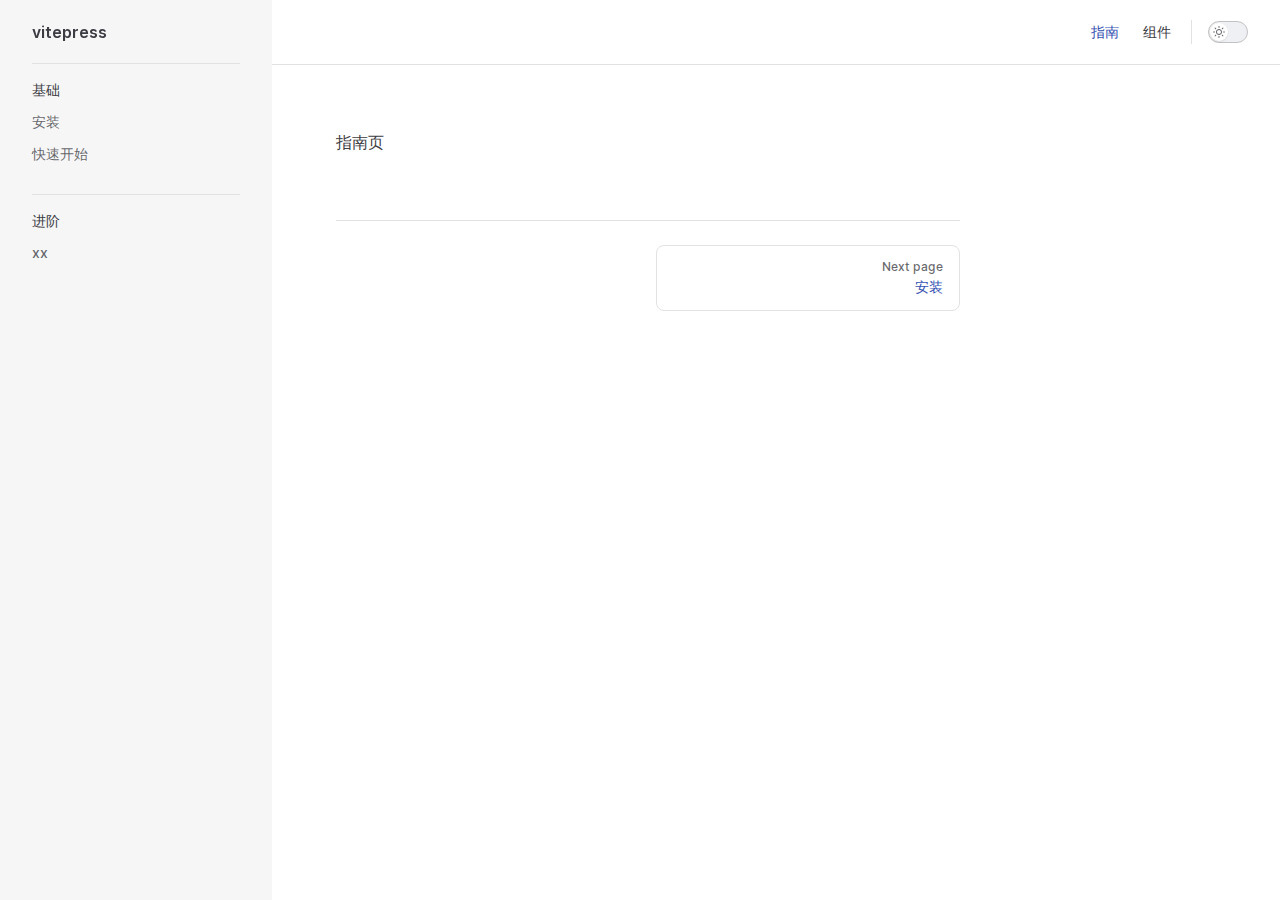
==== guide/index.html @ 2e3fc8b6 "init" ====
<!DOCTYPE html>
<html lang="en-US" dir="ltr">
  <head>
    <meta charset="utf-8">
    <meta name="viewport" content="width=device-width,initial-scale=1">
    <title>VitePress</title>
    <meta name="description" content="A VitePress site">
    <meta name="generator" content="VitePress v1.0.0-rc.36">
    <link rel="preload stylesheet" href="/assets/style.hWZybF4L.css" as="style">
    
    <script type="module" src="/assets/app.F0eSdmWq.js"></script>
    <link rel="preload" href="/assets/inter-roman-latin.bvIUbFQP.woff2" as="font" type="font/woff2" crossorigin="">
    <link rel="modulepreload" href="/assets/chunks/framework.l4cmPSNl.js">
    <link rel="modulepreload" href="/assets/chunks/theme.NUdiMW4B.js">
    <link rel="modulepreload" href="/assets/guide_index.md.GyafXbWN.lean.js">
    <script id="check-dark-mode">(()=>{const e=localStorage.getItem("vitepress-theme-appearance")||"auto",a=window.matchMedia("(prefers-color-scheme: dark)").matches;(!e||e==="auto"?a:e==="dark")&&document.documentElement.classList.add("dark")})();</script>
    <script id="check-mac-os">document.documentElement.classList.toggle("mac",/Mac|iPhone|iPod|iPad/i.test(navigator.platform));</script>
  </head>
  <body>
    <div id="app"><div class="Layout" data-v-60538252><!--[--><!--]--><!--[--><span tabindex="-1" data-v-1ddff09c></span><a href="#VPContent" class="VPSkipLink visually-hidden" data-v-1ddff09c> Skip to content </a><!--]--><!----><header class="VPNav" data-v-60538252 data-v-aede9129><div class="VPNavBar has-sidebar" data-v-aede9129 data-v-cf3c6908><div class="wrapper" data-v-cf3c6908><div class="container" data-v-cf3c6908><div class="title" data-v-cf3c6908><div class="VPNavBarTitle has-sidebar" data-v-cf3c6908 data-v-fe861264><a class="title" href="/" data-v-fe861264><!--[--><!--]--><!----><!--[-->vitepress<!--]--><!--[--><!--]--></a></div></div><div class="content" data-v-cf3c6908><div class="content-body" data-v-cf3c6908><!--[--><!--]--><div class="VPNavBarSearch search" data-v-cf3c6908><!----></div><nav aria-labelledby="main-nav-aria-label" class="VPNavBarMenu menu" data-v-cf3c6908 data-v-c85df8c5><span id="main-nav-aria-label" class="visually-hidden" data-v-c85df8c5>Main Navigation</span><!--[--><!--[--><a class="VPLink link VPNavBarMenuLink active" href="/guide/" tabindex="0" data-v-c85df8c5 data-v-368a78e9><!--[--><span data-v-368a78e9>指南</span><!--]--></a><!--]--><!--[--><a class="VPLink link VPNavBarMenuLink" href="/components/button/" tabindex="0" data-v-c85df8c5 data-v-368a78e9><!--[--><span data-v-368a78e9>组件</span><!--]--></a><!--]--><!--]--></nav><!----><div class="VPNavBarAppearance appearance" data-v-cf3c6908 data-v-f1e09cdf><button class="VPSwitch VPSwitchAppearance" type="button" role="switch" title="Switch to dark theme" aria-checked="false" data-v-f1e09cdf data-v-3e2c24b0 data-v-1e33d6c7><span class="check" data-v-1e33d6c7><span class="icon" data-v-1e33d6c7><!--[--><svg xmlns="http://www.w3.org/2000/svg" aria-hidden="true" focusable="false" viewbox="0 0 24 24" class="sun" data-v-3e2c24b0><path d="M12,18c-3.3,0-6-2.7-6-6s2.7-6,6-6s6,2.7,6,6S15.3,18,12,18zM12,8c-2.2,0-4,1.8-4,4c0,2.2,1.8,4,4,4c2.2,0,4-1.8,4-4C16,9.8,14.2,8,12,8z"></path><path d="M12,4c-0.6,0-1-0.4-1-1V1c0-0.6,0.4-1,1-1s1,0.4,1,1v2C13,3.6,12.6,4,12,4z"></path><path d="M12,24c-0.6,0-1-0.4-1-1v-2c0-0.6,0.4-1,1-1s1,0.4,1,1v2C13,23.6,12.6,24,12,24z"></path><path d="M5.6,6.6c-0.3,0-0.5-0.1-0.7-0.3L3.5,4.9c-0.4-0.4-0.4-1,0-1.4s1-0.4,1.4,0l1.4,1.4c0.4,0.4,0.4,1,0,1.4C6.2,6.5,5.9,6.6,5.6,6.6z"></path><path d="M19.8,20.8c-0.3,0-0.5-0.1-0.7-0.3l-1.4-1.4c-0.4-0.4-0.4-1,0-1.4s1-0.4,1.4,0l1.4,1.4c0.4,0.4,0.4,1,0,1.4C20.3,20.7,20,20.8,19.8,20.8z"></path><path d="M3,13H1c-0.6,0-1-0.4-1-1s0.4-1,1-1h2c0.6,0,1,0.4,1,1S3.6,13,3,13z"></path><path d="M23,13h-2c-0.6,0-1-0.4-1-1s0.4-1,1-1h2c0.6,0,1,0.4,1,1S23.6,13,23,13z"></path><path d="M4.2,20.8c-0.3,0-0.5-0.1-0.7-0.3c-0.4-0.4-0.4-1,0-1.4l1.4-1.4c0.4-0.4,1-0.4,1.4,0s0.4,1,0,1.4l-1.4,1.4C4.7,20.7,4.5,20.8,4.2,20.8z"></path><path d="M18.4,6.6c-0.3,0-0.5-0.1-0.7-0.3c-0.4-0.4-0.4-1,0-1.4l1.4-1.4c0.4-0.4,1-0.4,1.4,0s0.4,1,0,1.4l-1.4,1.4C18.9,6.5,18.6,6.6,18.4,6.6z"></path></svg><svg xmlns="http://www.w3.org/2000/svg" aria-hidden="true" focusable="false" viewbox="0 0 24 24" class="moon" data-v-3e2c24b0><path d="M12.1,22c-0.3,0-0.6,0-0.9,0c-5.5-0.5-9.5-5.4-9-10.9c0.4-4.8,4.2-8.6,9-9c0.4,0,0.8,0.2,1,0.5c0.2,0.3,0.2,0.8-0.1,1.1c-2,2.7-1.4,6.4,1.3,8.4c2.1,1.6,5,1.6,7.1,0c0.3-0.2,0.7-0.3,1.1-0.1c0.3,0.2,0.5,0.6,0.5,1c-0.2,2.7-1.5,5.1-3.6,6.8C16.6,21.2,14.4,22,12.1,22zM9.3,4.4c-2.9,1-5,3.6-5.2,6.8c-0.4,4.4,2.8,8.3,7.2,8.7c2.1,0.2,4.2-0.4,5.8-1.8c1.1-0.9,1.9-2.1,2.4-3.4c-2.5,0.9-5.3,0.5-7.5-1.1C9.2,11.4,8.1,7.7,9.3,4.4z"></path></svg><!--]--></span></span></button></div><!----><div class="VPFlyout VPNavBarExtra extra" data-v-cf3c6908 data-v-a499359a data-v-6f41973d><button type="button" class="button" aria-haspopup="true" aria-expanded="false" aria-label="extra navigation" data-v-6f41973d><svg xmlns="http://www.w3.org/2000/svg" aria-hidden="true" focusable="false" viewbox="0 0 24 24" class="icon" data-v-6f41973d><circle cx="12" cy="12" r="2"></circle><circle cx="19" cy="12" r="2"></circle><circle cx="5" cy="12" r="2"></circle></svg></button><div class="menu" data-v-6f41973d><div class="VPMenu" data-v-6f41973d data-v-d94dc508><!----><!--[--><!--[--><!----><div class="group" data-v-a499359a><div class="item appearance" data-v-a499359a><p class="label" data-v-a499359a>Appearance</p><div class="appearance-action" data-v-a499359a><button class="VPSwitch VPSwitchAppearance" type="button" role="switch" title="Switch to dark theme" aria-checked="false" data-v-a499359a data-v-3e2c24b0 data-v-1e33d6c7><span class="check" data-v-1e33d6c7><span class="icon" data-v-1e33d6c7><!--[--><svg xmlns="http://www.w3.org/2000/svg" aria-hidden="true" focusable="false" viewbox="0 0 24 24" class="sun" data-v-3e2c24b0><path d="M12,18c-3.3,0-6-2.7-6-6s2.7-6,6-6s6,2.7,6,6S15.3,18,12,18zM12,8c-2.2,0-4,1.8-4,4c0,2.2,1.8,4,4,4c2.2,0,4-1.8,4-4C16,9.8,14.2,8,12,8z"></path><path d="M12,4c-0.6,0-1-0.4-1-1V1c0-0.6,0.4-1,1-1s1,0.4,1,1v2C13,3.6,12.6,4,12,4z"></path><path d="M12,24c-0.6,0-1-0.4-1-1v-2c0-0.6,0.4-1,1-1s1,0.4,1,1v2C13,23.6,12.6,24,12,24z"></path><path d="M5.6,6.6c-0.3,0-0.5-0.1-0.7-0.3L3.5,4.9c-0.4-0.4-0.4-1,0-1.4s1-0.4,1.4,0l1.4,1.4c0.4,0.4,0.4,1,0,1.4C6.2,6.5,5.9,6.6,5.6,6.6z"></path><path d="M19.8,20.8c-0.3,0-0.5-0.1-0.7-0.3l-1.4-1.4c-0.4-0.4-0.4-1,0-1.4s1-0.4,1.4,0l1.4,1.4c0.4,0.4,0.4,1,0,1.4C20.3,20.7,20,20.8,19.8,20.8z"></path><path d="M3,13H1c-0.6,0-1-0.4-1-1s0.4-1,1-1h2c0.6,0,1,0.4,1,1S3.6,13,3,13z"></path><path d="M23,13h-2c-0.6,0-1-0.4-1-1s0.4-1,1-1h2c0.6,0,1,0.4,1,1S23.6,13,23,13z"></path><path d="M4.2,20.8c-0.3,0-0.5-0.1-0.7-0.3c-0.4-0.4-0.4-1,0-1.4l1.4-1.4c0.4-0.4,1-0.4,1.4,0s0.4,1,0,1.4l-1.4,1.4C4.7,20.7,4.5,20.8,4.2,20.8z"></path><path d="M18.4,6.6c-0.3,0-0.5-0.1-0.7-0.3c-0.4-0.4-0.4-1,0-1.4l1.4-1.4c0.4-0.4,1-0.4,1.4,0s0.4,1,0,1.4l-1.4,1.4C18.9,6.5,18.6,6.6,18.4,6.6z"></path></svg><svg xmlns="http://www.w3.org/2000/svg" aria-hidden="true" focusable="false" viewbox="0 0 24 24" class="moon" data-v-3e2c24b0><path d="M12.1,22c-0.3,0-0.6,0-0.9,0c-5.5-0.5-9.5-5.4-9-10.9c0.4-4.8,4.2-8.6,9-9c0.4,0,0.8,0.2,1,0.5c0.2,0.3,0.2,0.8-0.1,1.1c-2,2.7-1.4,6.4,1.3,8.4c2.1,1.6,5,1.6,7.1,0c0.3-0.2,0.7-0.3,1.1-0.1c0.3,0.2,0.5,0.6,0.5,1c-0.2,2.7-1.5,5.1-3.6,6.8C16.6,21.2,14.4,22,12.1,22zM9.3,4.4c-2.9,1-5,3.6-5.2,6.8c-0.4,4.4,2.8,8.3,7.2,8.7c2.1,0.2,4.2-0.4,5.8-1.8c1.1-0.9,1.9-2.1,2.4-3.4c-2.5,0.9-5.3,0.5-7.5-1.1C9.2,11.4,8.1,7.7,9.3,4.4z"></path></svg><!--]--></span></span></button></div></div></div><!----><!--]--><!--]--></div></div></div><!--[--><!--]--><button type="button" class="VPNavBarHamburger hamburger" aria-label="mobile navigation" aria-expanded="false" aria-controls="VPNavScreen" data-v-cf3c6908 data-v-0c2907a5><span class="container" data-v-0c2907a5><span class="top" data-v-0c2907a5></span><span class="middle" data-v-0c2907a5></span><span class="bottom" data-v-0c2907a5></span></span></button></div></div></div></div><div class="divider" data-v-cf3c6908><div class="divider-line" data-v-cf3c6908></div></div></div><!----></header><div class="VPLocalNav has-sidebar empty" data-v-60538252 data-v-b6fcac50><div class="container" data-v-b6fcac50><button class="menu" aria-expanded="false" aria-controls="VPSidebarNav" data-v-b6fcac50><svg xmlns="http://www.w3.org/2000/svg" aria-hidden="true" focusable="false" viewbox="0 0 24 24" class="menu-icon" data-v-b6fcac50><path d="M17,11H3c-0.6,0-1-0.4-1-1s0.4-1,1-1h14c0.6,0,1,0.4,1,1S17.6,11,17,11z"></path><path d="M21,7H3C2.4,7,2,6.6,2,6s0.4-1,1-1h18c0.6,0,1,0.4,1,1S21.6,7,21,7z"></path><path d="M21,15H3c-0.6,0-1-0.4-1-1s0.4-1,1-1h18c0.6,0,1,0.4,1,1S21.6,15,21,15z"></path><path d="M17,19H3c-0.6,0-1-0.4-1-1s0.4-1,1-1h14c0.6,0,1,0.4,1,1S17.6,19,17,19z"></path></svg><span class="menu-text" data-v-b6fcac50>Menu</span></button><div class="VPLocalNavOutlineDropdown" style="--vp-vh:0px;" data-v-b6fcac50 data-v-ce578949><button data-v-ce578949>Return to top</button><!----></div></div></div><aside class="VPSidebar" data-v-60538252 data-v-af84b9a7><div class="curtain" data-v-af84b9a7></div><nav class="nav" id="VPSidebarNav" aria-labelledby="sidebar-aria-label" tabindex="-1" data-v-af84b9a7><span class="visually-hidden" id="sidebar-aria-label" data-v-af84b9a7> Sidebar Navigation </span><!--[--><!--]--><!--[--><div class="group" data-v-af84b9a7><section class="VPSidebarItem level-0" data-v-af84b9a7 data-v-f0faf198><div class="item" role="button" tabindex="0" data-v-f0faf198><div class="indicator" data-v-f0faf198></div><h2 class="text" data-v-f0faf198>基础</h2><!----></div><div class="items" data-v-f0faf198><!--[--><div class="VPSidebarItem level-1 is-link" data-v-f0faf198 data-v-f0faf198><div class="item" data-v-f0faf198><div class="indicator" data-v-f0faf198></div><a class="VPLink link link" href="/guide/installation.html" data-v-f0faf198><!--[--><p class="text" data-v-f0faf198>安装</p><!--]--></a><!----></div><!----></div><div class="VPSidebarItem level-1 is-link" data-v-f0faf198 data-v-f0faf198><div class="item" data-v-f0faf198><div class="indicator" data-v-f0faf198></div><a class="VPLink link link" href="/guide/quickstart.html" data-v-f0faf198><!--[--><p class="text" data-v-f0faf198>快速开始</p><!--]--></a><!----></div><!----></div><!--]--></div></section></div><div class="group" data-v-af84b9a7><section class="VPSidebarItem level-0" data-v-af84b9a7 data-v-f0faf198><div class="item" role="button" tabindex="0" data-v-f0faf198><div class="indicator" data-v-f0faf198></div><h2 class="text" data-v-f0faf198>进阶</h2><!----></div><div class="items" data-v-f0faf198><!--[--><div class="VPSidebarItem level-1 is-link" data-v-f0faf198 data-v-f0faf198><div class="item" data-v-f0faf198><div class="indicator" data-v-f0faf198></div><a class="VPLink link link" href="/xx.html" data-v-f0faf198><!--[--><p class="text" data-v-f0faf198>xx</p><!--]--></a><!----></div><!----></div><!--]--></div></section></div><!--]--><!--[--><!--]--></nav></aside><div class="VPContent has-sidebar" id="VPContent" data-v-60538252 data-v-9f8f0944><div class="VPDoc has-sidebar has-aside" data-v-9f8f0944 data-v-d4bedd96><!--[--><!--]--><div class="container" data-v-d4bedd96><div class="aside" data-v-d4bedd96><div class="aside-curtain" data-v-d4bedd96></div><div class="aside-container" data-v-d4bedd96><div class="aside-content" data-v-d4bedd96><div class="VPDocAside" data-v-d4bedd96 data-v-e0fd83f3><!--[--><!--]--><!--[--><!--]--><div class="VPDocAsideOutline" role="navigation" data-v-e0fd83f3 data-v-433f2b4b><div class="content" data-v-433f2b4b><div class="outline-marker" data-v-433f2b4b></div><div class="outline-title" role="heading" aria-level="2" data-v-433f2b4b>On this page</div><nav aria-labelledby="doc-outline-aria-label" data-v-433f2b4b><span class="visually-hidden" id="doc-outline-aria-label" data-v-433f2b4b> Table of Contents for current page </span><ul class="VPDocOutlineItem root" data-v-433f2b4b data-v-0a18f1b4><!--[--><!--]--></ul></nav></div></div><!--[--><!--]--><div class="spacer" data-v-e0fd83f3></div><!--[--><!--]--><!----><!--[--><!--]--><!--[--><!--]--></div></div></div></div><div class="content" data-v-d4bedd96><div class="content-container" data-v-d4bedd96><!--[--><!--]--><main class="main" data-v-d4bedd96><div style="position:relative;" class="vp-doc _guide_" data-v-d4bedd96><div><p>指南页</p></div></div></main><footer class="VPDocFooter" data-v-d4bedd96 data-v-fb1be056><!--[--><!--]--><!----><nav class="prev-next" data-v-fb1be056><div class="pager" data-v-fb1be056><!----></div><div class="pager" data-v-fb1be056><a class="VPLink link pager-link next" href="/guide/installation.html" data-v-fb1be056><!--[--><span class="desc" data-v-fb1be056>Next page</span><span class="title" data-v-fb1be056>安装</span><!--]--></a></div></nav></footer><!--[--><!--]--></div></div></div><!--[--><!--]--></div></div><!----><!--[--><!--]--></div></div>
    <script>window.__VP_HASH_MAP__=JSON.parse("{\"components_button_index.md\":\"5Ateg0Kk\",\"guide_index.md\":\"GyafXbWN\",\"index.md\":\"2MiTJT1P\"}");window.__VP_SITE_DATA__=JSON.parse("{\"lang\":\"en-US\",\"dir\":\"ltr\",\"title\":\"VitePress\",\"description\":\"A VitePress site\",\"base\":\"/\",\"head\":[],\"router\":{\"prefetchLinks\":true},\"appearance\":true,\"themeConfig\":{\"siteTitle\":\"vitepress\",\"nav\":[{\"text\":\"指南\",\"link\":\"/guide/\"},{\"text\":\"组件\",\"link\":\"/components/button/\"}],\"sidebar\":{\"/guide/\":[{\"text\":\"基础\",\"items\":[{\"text\":\"安装\",\"link\":\"/guide/installation\"},{\"text\":\"快速开始\",\"link\":\"/guide/quickstart\"}]},{\"text\":\"进阶\",\"items\":[{\"text\":\"xx\",\"link\":\"/xx\"}]}],\"/components/\":[{\"text\":\"基础组件\",\"items\":[{\"text\":\"Button\",\"link\":\"/components/button/\"}]}]}},\"locales\":{},\"scrollOffset\":134,\"cleanUrls\":false}");</script>
    
  </body>
</html>
---- assets/style.hWZybF4L.css ----
@font-face{font-family:Inter var;font-weight:100 900;font-display:swap;font-style:normal;font-named-instance:"Regular";src:url(/assets/inter-roman-cyrillic.jIZ9REo5.woff2) format("woff2");unicode-range:U+0301,U+0400-045F,U+0490-0491,U+04B0-04B1,U+2116}@font-face{font-family:Inter var;font-weight:100 900;font-display:swap;font-style:normal;font-named-instance:"Regular";src:url(/assets/inter-roman-cyrillic-ext.8T9wMG5w.woff2) format("woff2");unicode-range:U+0460-052F,U+1C80-1C88,U+20B4,U+2DE0-2DFF,U+A640-A69F,U+FE2E-FE2F}@font-face{font-family:Inter var;font-weight:100 900;font-display:swap;font-style:normal;font-named-instance:"Regular";src:url(/assets/inter-roman-greek.Cb5wWeGA.woff2) format("woff2");unicode-range:U+0370-03FF}@font-face{font-family:Inter var;font-weight:100 900;font-display:swap;font-style:normal;font-named-instance:"Regular";src:url(/assets/inter-roman-greek-ext.9JiNzaSO.woff2) format("woff2");unicode-range:U+1F00-1FFF}@font-face{font-family:Inter var;font-weight:100 900;font-display:swap;font-style:normal;font-named-instance:"Regular";src:url(/assets/inter-roman-latin.bvIUbFQP.woff2) format("woff2");unicode-range:U+0000-00FF,U+0131,U+0152-0153,U+02BB-02BC,U+02C6,U+02DA,U+02DC,U+2000-206F,U+2074,U+20AC,U+2122,U+2191,U+2193,U+2212,U+2215,U+FEFF,U+FFFD}@font-face{font-family:Inter var;font-weight:100 900;font-display:swap;font-style:normal;font-named-instance:"Regular";src:url(/assets/inter-roman-latin-ext.GZWE-KO4.woff2) format("woff2");unicode-range:U+0100-024F,U+0259,U+1E00-1EFF,U+2020,U+20A0-20AB,U+20AD-20CF,U+2113,U+2C60-2C7F,U+A720-A7FF}@font-face{font-family:Inter var;font-weight:100 900;font-display:swap;font-style:normal;font-named-instance:"Regular";src:url(/assets/inter-roman-vietnamese.paY3CzEB.woff2) format("woff2");unicode-range:U+0102-0103,U+0110-0111,U+0128-0129,U+0168-0169,U+01A0-01A1,U+01AF-01B0,U+1EA0-1EF9,U+20AB}@font-face{font-family:Inter var;font-weight:100 900;font-display:swap;font-style:italic;font-named-instance:"Italic";src:url(/assets/inter-italic-cyrillic.-nLMcIwj.woff2) format("woff2");unicode-range:U+0301,U+0400-045F,U+0490-0491,U+04B0-04B1,U+2116}@font-face{font-family:Inter var;font-weight:100 900;font-display:swap;font-style:italic;font-named-instance:"Italic";src:url(/assets/inter-italic-cyrillic-ext.OVycGSDq.woff2) format("woff2");unicode-range:U+0460-052F,U+1C80-1C88,U+20B4,U+2DE0-2DFF,U+A640-A69F,U+FE2E-FE2F}@font-face{font-family:Inter var;font-weight:100 900;font-display:swap;font-style:italic;font-named-instance:"Italic";src:url(/assets/inter-italic-greek.PSfer2Kc.woff2) format("woff2");unicode-range:U+0370-03FF}@font-face{font-family:Inter var;font-weight:100 900;font-display:swap;font-style:italic;font-named-instance:"Italic";src:url(/assets/inter-italic-greek-ext.hznxWNZO.woff2) format("woff2");unicode-range:U+1F00-1FFF}@font-face{font-family:Inter var;font-weight:100 900;font-display:swap;font-style:italic;font-named-instance:"Italic";src:url(/assets/inter-italic-latin.27E69YJn.woff2) format("woff2");unicode-range:U+0000-00FF,U+0131,U+0152-0153,U+02BB-02BC,U+02C6,U+02DA,U+02DC,U+2000-206F,U+2074,U+20AC,U+2122,U+2191,U+2193,U+2212,U+2215,U+FEFF,U+FFFD}@font-face{font-family:Inter var;font-weight:100 900;font-display:swap;font-style:italic;font-named-instance:"Italic";src:url(/assets/inter-italic-latin-ext.RnFly65-.woff2) format("woff2");unicode-range:U+0100-024F,U+0259,U+1E00-1EFF,U+2020,U+20A0-20AB,U+20AD-20CF,U+2113,U+2C60-2C7F,U+A720-A7FF}@font-face{font-family:Inter var;font-weight:100 900;font-display:swap;font-style:italic;font-named-instance:"Italic";src:url(/assets/inter-italic-vietnamese.xzQHe1q1.woff2) format("woff2");unicode-range:U+0102-0103,U+0110-0111,U+0128-0129,U+0168-0169,U+01A0-01A1,U+01AF-01B0,U+1EA0-1EF9,U+20AB}@font-face{font-family:Chinese Quotes;src:local("PingFang SC Regular"),local("PingFang SC"),local("SimHei"),local("Source Han Sans SC");unicode-range:U+2018,U+2019,U+201C,U+201D}:root{--vp-c-white: #ffffff;--vp-c-black: #000000;--vp-c-neutral: var(--vp-c-black);--vp-c-neutral-inverse: var(--vp-c-white)}.dark{--vp-c-neutral: var(--vp-c-white);--vp-c-neutral-inverse: var(--vp-c-black)}:root{--vp-c-gray-1: #dddde3;--vp-c-gray-2: #e4e4e9;--vp-c-gray-3: #ebebef;--vp-c-gray-soft: rgba(142, 150, 170, .14);--vp-c-indigo-1: #3451b2;--vp-c-indigo-2: #3a5ccc;--vp-c-indigo-3: #5672cd;--vp-c-indigo-soft: rgba(100, 108, 255, .14);--vp-c-green-1: #18794e;--vp-c-green-2: #299764;--vp-c-green-3: #30a46c;--vp-c-green-soft: rgba(16, 185, 129, .14);--vp-c-yellow-1: #915930;--vp-c-yellow-2: #946300;--vp-c-yellow-3: #9f6a00;--vp-c-yellow-soft: rgba(234, 179, 8, .14);--vp-c-red-1: #b8272c;--vp-c-red-2: #d5393e;--vp-c-red-3: #e0575b;--vp-c-red-soft: rgba(244, 63, 94, .14);--vp-c-sponsor: #db2777}.dark{--vp-c-gray-1: #515c67;--vp-c-gray-2: #414853;--vp-c-gray-3: #32363f;--vp-c-gray-soft: rgba(101, 117, 133, .16);--vp-c-indigo-1: #a8b1ff;--vp-c-indigo-2: #5c73e7;--vp-c-indigo-3: #3e63dd;--vp-c-indigo-soft: rgba(100, 108, 255, .16);--vp-c-green-1: #3dd68c;--vp-c-green-2: #30a46c;--vp-c-green-3: #298459;--vp-c-green-soft: rgba(16, 185, 129, .16);--vp-c-yellow-1: #f9b44e;--vp-c-yellow-2: #da8b17;--vp-c-yellow-3: #a46a0a;--vp-c-yellow-soft: rgba(234, 179, 8, .16);--vp-c-red-1: #f66f81;--vp-c-red-2: #f14158;--vp-c-red-3: #b62a3c;--vp-c-red-soft: rgba(244, 63, 94, .16)}:root{--vp-c-bg: #ffffff;--vp-c-bg-alt: #f6f6f7;--vp-c-bg-elv: #ffffff;--vp-c-bg-soft: #f6f6f7}.dark{--vp-c-bg: #1b1b1f;--vp-c-bg-alt: #161618;--vp-c-bg-elv: #202127;--vp-c-bg-soft: #202127}:root{--vp-c-border: #c2c2c4;--vp-c-divider: #e2e2e3;--vp-c-gutter: #e2e2e3}.dark{--vp-c-border: #3c3f44;--vp-c-divider: #2e2e32;--vp-c-gutter: #000000}:root{--vp-c-text-1: rgba(60, 60, 67);--vp-c-text-2: rgba(60, 60, 67, .78);--vp-c-text-3: rgba(60, 60, 67, .56)}.dark{--vp-c-text-1: rgba(255, 255, 245, .86);--vp-c-text-2: rgba(235, 235, 245, .6);--vp-c-text-3: rgba(235, 235, 245, .38)}:root{--vp-c-default-1: var(--vp-c-gray-1);--vp-c-default-2: var(--vp-c-gray-2);--vp-c-default-3: var(--vp-c-gray-3);--vp-c-default-soft: var(--vp-c-gray-soft);--vp-c-brand-1: var(--vp-c-indigo-1);--vp-c-brand-2: var(--vp-c-indigo-2);--vp-c-brand-3: var(--vp-c-indigo-3);--vp-c-brand-soft: var(--vp-c-indigo-soft);--vp-c-brand: var(--vp-c-brand-1);--vp-c-tip-1: var(--vp-c-brand-1);--vp-c-tip-2: var(--vp-c-brand-2);--vp-c-tip-3: var(--vp-c-brand-3);--vp-c-tip-soft: var(--vp-c-brand-soft);--vp-c-warning-1: var(--vp-c-yellow-1);--vp-c-warning-2: var(--vp-c-yellow-2);--vp-c-warning-3: var(--vp-c-yellow-3);--vp-c-warning-soft: var(--vp-c-yellow-soft);--vp-c-danger-1: var(--vp-c-red-1);--vp-c-danger-2: var(--vp-c-red-2);--vp-c-danger-3: var(--vp-c-red-3);--vp-c-danger-soft: var(--vp-c-red-soft)}:root{--vp-font-family-base: "Chinese Quotes", "Inter var", "Inter", ui-sans-serif, system-ui, -apple-system, BlinkMacSystemFont, "Segoe UI", Roboto, "Helvetica Neue", Helvetica, Arial, "Noto Sans", sans-serif, "Apple Color Emoji", "Segoe UI Emoji", "Segoe UI Symbol", "Noto Color Emoji";--vp-font-family-mono: ui-monospace, SFMono-Regular, "SF Mono", Menlo, Monaco, Consolas, "Liberation Mono", "Courier New", monospace}:root{--vp-shadow-1: 0 1px 2px rgba(0, 0, 0, .04), 0 1px 2px rgba(0, 0, 0, .06);--vp-shadow-2: 0 3px 12px rgba(0, 0, 0, .07), 0 1px 4px rgba(0, 0, 0, .07);--vp-shadow-3: 0 12px 32px rgba(0, 0, 0, .1), 0 2px 6px rgba(0, 0, 0, .08);--vp-shadow-4: 0 14px 44px rgba(0, 0, 0, .12), 0 3px 9px rgba(0, 0, 0, .12);--vp-shadow-5: 0 18px 56px rgba(0, 0, 0, .16), 0 4px 12px rgba(0, 0, 0, .16)}:root{--vp-z-index-footer: 10;--vp-z-index-local-nav: 20;--vp-z-index-nav: 30;--vp-z-index-layout-top: 40;--vp-z-index-backdrop: 50;--vp-z-index-sidebar: 60}@media (min-width: 960px){:root{--vp-z-index-sidebar: 25}}:root{--vp-icon-copy: url("data:image/svg+xml,%3Csvg xmlns='http://www.w3.org/2000/svg' fill='none' height='20' width='20' stroke='rgba(128,128,128,1)' stroke-width='2' viewBox='0 0 24 24'%3E%3Cpath stroke-linecap='round' stroke-linejoin='round' d='M9 5H7a2 2 0 0 0-2 2v12a2 2 0 0 0 2 2h10a2 2 0 0 0 2-2V7a2 2 0 0 0-2-2h-2M9 5a2 2 0 0 0 2 2h2a2 2 0 0 0 2-2M9 5a2 2 0 0 1 2-2h2a2 2 0 0 1 2 2'/%3E%3C/svg%3E");--vp-icon-copied: url("data:image/svg+xml,%3Csvg xmlns='http://www.w3.org/2000/svg' fill='none' height='20' width='20' stroke='rgba(128,128,128,1)' stroke-width='2' viewBox='0 0 24 24'%3E%3Cpath stroke-linecap='round' stroke-linejoin='round' d='M9 5H7a2 2 0 0 0-2 2v12a2 2 0 0 0 2 2h10a2 2 0 0 0 2-2V7a2 2 0 0 0-2-2h-2M9 5a2 2 0 0 0 2 2h2a2 2 0 0 0 2-2M9 5a2 2 0 0 1 2-2h2a2 2 0 0 1 2 2m-6 9 2 2 4-4'/%3E%3C/svg%3E")}:root{--vp-layout-max-width: 1440px}:root{--vp-header-anchor-symbol: "#"}:root{--vp-code-line-height: 1.7;--vp-code-font-size: .875em;--vp-code-color: var(--vp-c-brand-1);--vp-code-link-color: var(--vp-c-brand-1);--vp-code-link-hover-color: var(--vp-c-brand-2);--vp-code-bg: var(--vp-c-default-soft);--vp-code-block-color: var(--vp-c-text-2);--vp-code-block-bg: var(--vp-c-bg-alt);--vp-code-block-divider-color: var(--vp-c-gutter);--vp-code-lang-color: var(--vp-c-text-3);--vp-code-line-highlight-color: var(--vp-c-default-soft);--vp-code-line-number-color: var(--vp-c-text-3);--vp-code-line-diff-add-color: var(--vp-c-green-soft);--vp-code-line-diff-add-symbol-color: var(--vp-c-green-1);--vp-code-line-diff-remove-color: var(--vp-c-red-soft);--vp-code-line-diff-remove-symbol-color: var(--vp-c-red-1);--vp-code-line-warning-color: var(--vp-c-yellow-soft);--vp-code-line-error-color: var(--vp-c-red-soft);--vp-code-copy-code-border-color: var(--vp-c-divider);--vp-code-copy-code-bg: var(--vp-c-bg-soft);--vp-code-copy-code-hover-border-color: var(--vp-c-divider);--vp-code-copy-code-hover-bg: var(--vp-c-bg);--vp-code-copy-code-active-text: var(--vp-c-text-2);--vp-code-copy-copied-text-content: "Copied";--vp-code-tab-divider: var(--vp-code-block-divider-color);--vp-code-tab-text-color: var(--vp-c-text-2);--vp-code-tab-bg: var(--vp-code-block-bg);--vp-code-tab-hover-text-color: var(--vp-c-text-1);--vp-code-tab-active-text-color: var(--vp-c-text-1);--vp-code-tab-active-bar-color: var(--vp-c-brand-1)}:root{--vp-button-brand-border: transparent;--vp-button-brand-text: var(--vp-c-white);--vp-button-brand-bg: var(--vp-c-brand-3);--vp-button-brand-hover-border: transparent;--vp-button-brand-hover-text: var(--vp-c-white);--vp-button-brand-hover-bg: var(--vp-c-brand-2);--vp-button-brand-active-border: transparent;--vp-button-brand-active-text: var(--vp-c-white);--vp-button-brand-active-bg: var(--vp-c-brand-1);--vp-button-alt-border: transparent;--vp-button-alt-text: var(--vp-c-text-1);--vp-button-alt-bg: var(--vp-c-default-3);--vp-button-alt-hover-border: transparent;--vp-button-alt-hover-text: var(--vp-c-text-1);--vp-button-alt-hover-bg: var(--vp-c-default-2);--vp-button-alt-active-border: transparent;--vp-button-alt-active-text: var(--vp-c-text-1);--vp-button-alt-active-bg: var(--vp-c-default-1);--vp-button-sponsor-border: var(--vp-c-text-2);--vp-button-sponsor-text: var(--vp-c-text-2);--vp-button-sponsor-bg: transparent;--vp-button-sponsor-hover-border: var(--vp-c-sponsor);--vp-button-sponsor-hover-text: var(--vp-c-sponsor);--vp-button-sponsor-hover-bg: transparent;--vp-button-sponsor-active-border: var(--vp-c-sponsor);--vp-button-sponsor-active-text: var(--vp-c-sponsor);--vp-button-sponsor-active-bg: transparent}:root{--vp-custom-block-font-size: 14px;--vp-custom-block-code-font-size: 13px;--vp-custom-block-info-border: transparent;--vp-custom-block-info-text: var(--vp-c-text-1);--vp-custom-block-info-bg: var(--vp-c-default-soft);--vp-custom-block-info-code-bg: var(--vp-c-default-soft);--vp-custom-block-tip-border: transparent;--vp-custom-block-tip-text: var(--vp-c-text-1);--vp-custom-block-tip-bg: var(--vp-c-brand-soft);--vp-custom-block-tip-code-bg: var(--vp-c-brand-soft);--vp-custom-block-warning-border: transparent;--vp-custom-block-warning-text: var(--vp-c-text-1);--vp-custom-block-warning-bg: var(--vp-c-warning-soft);--vp-custom-block-warning-code-bg: var(--vp-c-warning-soft);--vp-custom-block-danger-border: transparent;--vp-custom-block-danger-text: var(--vp-c-text-1);--vp-custom-block-danger-bg: var(--vp-c-danger-soft);--vp-custom-block-danger-code-bg: var(--vp-c-danger-soft);--vp-custom-block-details-border: var(--vp-custom-block-info-border);--vp-custom-block-details-text: var(--vp-custom-block-info-text);--vp-custom-block-details-bg: var(--vp-custom-block-info-bg);--vp-custom-block-details-code-bg: var(--vp-custom-block-info-code-bg)}:root{--vp-input-border-color: var(--vp-c-border);--vp-input-bg-color: var(--vp-c-bg-alt);--vp-input-switch-bg-color: var(--vp-c-gray-soft)}:root{--vp-nav-height: 64px;--vp-nav-bg-color: var(--vp-c-bg);--vp-nav-screen-bg-color: var(--vp-c-bg);--vp-nav-logo-height: 24px}.hide-nav{--vp-nav-height: 0px}.hide-nav .VPSidebar{--vp-nav-height: 22px}:root{--vp-local-nav-bg-color: var(--vp-c-bg)}:root{--vp-sidebar-width: 272px;--vp-sidebar-bg-color: var(--vp-c-bg-alt)}:root{--vp-backdrop-bg-color: rgba(0, 0, 0, .6)}:root{--vp-home-hero-name-color: var(--vp-c-brand-1);--vp-home-hero-name-background: transparent;--vp-home-hero-image-background-image: none;--vp-home-hero-image-filter: none}:root{--vp-badge-info-border: transparent;--vp-badge-info-text: var(--vp-c-text-2);--vp-badge-info-bg: var(--vp-c-default-soft);--vp-badge-tip-border: transparent;--vp-badge-tip-text: var(--vp-c-brand-1);--vp-badge-tip-bg: var(--vp-c-brand-soft);--vp-badge-warning-border: transparent;--vp-badge-warning-text: var(--vp-c-warning-1);--vp-badge-warning-bg: var(--vp-c-warning-soft);--vp-badge-danger-border: transparent;--vp-badge-danger-text: var(--vp-c-danger-1);--vp-badge-danger-bg: var(--vp-c-danger-soft)}:root{--vp-carbon-ads-text-color: var(--vp-c-text-1);--vp-carbon-ads-poweredby-color: var(--vp-c-text-2);--vp-carbon-ads-bg-color: var(--vp-c-bg-soft);--vp-carbon-ads-hover-text-color: var(--vp-c-brand-1);--vp-carbon-ads-hover-poweredby-color: var(--vp-c-text-1)}:root{--vp-local-search-bg: var(--vp-c-bg);--vp-local-search-result-bg: var(--vp-c-bg);--vp-local-search-result-border: var(--vp-c-divider);--vp-local-search-result-selected-bg: var(--vp-c-bg);--vp-local-search-result-selected-border: var(--vp-c-brand-1);--vp-local-search-highlight-bg: var(--vp-c-brand-1);--vp-local-search-highlight-text: var(--vp-c-neutral-inverse)}@media (prefers-reduced-motion: reduce){*,:before,:after{animation-delay:-1ms!important;animation-duration:1ms!important;animation-iteration-count:1!important;background-attachment:initial!important;scroll-behavior:auto!important;transition-duration:0s!important;transition-delay:0s!important}}*,:before,:after{box-sizing:border-box}html{line-height:1.4;font-size:16px;-webkit-text-size-adjust:100%}html.dark{color-scheme:dark}body{margin:0;width:100%;min-width:320px;min-height:100vh;line-height:24px;font-family:var(--vp-font-family-base);font-size:16px;font-weight:400;color:var(--vp-c-text-1);background-color:var(--vp-c-bg);font-synthesis:style;text-rendering:optimizeLegibility;-webkit-font-smoothing:antialiased;-moz-osx-font-smoothing:grayscale}main{display:block}h1,h2,h3,h4,h5,h6{margin:0;line-height:24px;font-size:16px;font-weight:400}p{margin:0}strong,b{font-weight:600}a,area,button,[role=button],input,label,select,summary,textarea{touch-action:manipulation}a{color:inherit;text-decoration:inherit}ol,ul{list-style:none;margin:0;padding:0}blockquote{margin:0}pre,code,kbd,samp{font-family:var(--vp-font-family-mono)}img,svg,video,canvas,audio,iframe,embed,object{display:block}figure{margin:0}img,video{max-width:100%;height:auto}button,input,optgroup,select,textarea{border:0;padding:0;line-height:inherit;color:inherit}button{padding:0;font-family:inherit;background-color:transparent;background-image:none}button:enabled,[role=button]:enabled{cursor:pointer}button:focus,button:focus-visible{outline:1px dotted;outline:4px auto -webkit-focus-ring-color}button:focus:not(:focus-visible){outline:none!important}input:focus,textarea:focus,select:focus{outline:none}table{border-collapse:collapse}input{background-color:transparent}input:-ms-input-placeholder,textarea:-ms-input-placeholder{color:var(--vp-c-text-3)}input::-ms-input-placeholder,textarea::-ms-input-placeholder{color:var(--vp-c-text-3)}input::placeholder,textarea::placeholder{color:var(--vp-c-text-3)}input::-webkit-outer-spin-button,input::-webkit-inner-spin-button{-webkit-appearance:none;margin:0}input[type=number]{-moz-appearance:textfield}textarea{resize:vertical}select{-webkit-appearance:none}fieldset{margin:0;padding:0}h1,h2,h3,h4,h5,h6,li,p{overflow-wrap:break-word}vite-error-overlay{z-index:9999}mjx-container{display:inline-block;margin:auto 2px -2px}mjx-container>svg{margin:auto}.visually-hidden{position:absolute;width:1px;height:1px;white-space:nowrap;clip:rect(0 0 0 0);clip-path:inset(50%);overflow:hidden}.custom-block{border:1px solid transparent;border-radius:8px;padding:16px 16px 8px;line-height:24px;font-size:var(--vp-custom-block-font-size);color:var(--vp-c-text-2)}.custom-block.info{border-color:var(--vp-custom-block-info-border);color:var(--vp-custom-block-info-text);background-color:var(--vp-custom-block-info-bg)}.custom-block.info a,.custom-block.info code{color:var(--vp-c-brand-1)}.custom-block.info a:hover{color:var(--vp-c-brand-2)}.custom-block.info code{background-color:var(--vp-custom-block-info-code-bg)}.custom-block.tip{border-color:var(--vp-custom-block-tip-border);color:var(--vp-custom-block-tip-text);background-color:var(--vp-custom-block-tip-bg)}.custom-block.tip a,.custom-block.tip code{color:var(--vp-c-brand-1)}.custom-block.tip a:hover{color:var(--vp-c-brand-2)}.custom-block.tip code{background-color:var(--vp-custom-block-tip-code-bg)}.custom-block.warning{border-color:var(--vp-custom-block-warning-border);color:var(--vp-custom-block-warning-text);background-color:var(--vp-custom-block-warning-bg)}.custom-block.warning a,.custom-block.warning code{color:var(--vp-c-warning-1)}.custom-block.warning a:hover{color:var(--vp-c-warning-2)}.custom-block.warning code{background-color:var(--vp-custom-block-warning-code-bg)}.custom-block.danger{border-color:var(--vp-custom-block-danger-border);color:var(--vp-custom-block-danger-text);background-color:var(--vp-custom-block-danger-bg)}.custom-block.danger a,.custom-block.danger code{color:var(--vp-c-danger-1)}.custom-block.danger a:hover{color:var(--vp-c-danger-2)}.custom-block.danger code{background-color:var(--vp-custom-block-danger-code-bg)}.custom-block.details{border-color:var(--vp-custom-block-details-border);color:var(--vp-custom-block-details-text);background-color:var(--vp-custom-block-details-bg)}.custom-block.details a{color:var(--vp-c-brand-1)}.custom-block.details a:hover{color:var(--vp-c-brand-2)}.custom-block.details code{background-color:var(--vp-custom-block-details-code-bg)}.custom-block-title{font-weight:600}.custom-block p+p{margin:8px 0}.custom-block.details summary{margin:0 0 8px;font-weight:700;cursor:pointer}.custom-block.details summary+p{margin:8px 0}.custom-block a{color:inherit;font-weight:600;text-decoration:underline;text-underline-offset:2px;transition:opacity .25s}.custom-block a:hover{opacity:.75}.custom-block code{font-size:var(--vp-custom-block-code-font-size)}.custom-block.custom-block th,.custom-block.custom-block blockquote>p{font-size:var(--vp-custom-block-font-size);color:inherit}.dark .vp-code span{color:var(--shiki-dark, inherit)}html:not(.dark) .vp-code span{color:var(--shiki-light, inherit)}.vp-code-group{margin-top:16px}.vp-code-group .tabs{position:relative;display:flex;margin-right:-24px;margin-left:-24px;padding:0 12px;background-color:var(--vp-code-tab-bg);overflow-x:auto;overflow-y:hidden;box-shadow:inset 0 -1px var(--vp-code-tab-divider)}@media (min-width: 640px){.vp-code-group .tabs{margin-right:0;margin-left:0;border-radius:8px 8px 0 0}}.vp-code-group .tabs input{position:fixed;opacity:0;pointer-events:none}.vp-code-group .tabs label{position:relative;display:inline-block;border-bottom:1px solid transparent;padding:0 12px;line-height:48px;font-size:14px;font-weight:500;color:var(--vp-code-tab-text-color);white-space:nowrap;cursor:pointer;transition:color .25s}.vp-code-group .tabs label:after{position:absolute;right:8px;bottom:-1px;left:8px;z-index:1;height:2px;border-radius:2px;content:"";background-color:transparent;transition:background-color .25s}.vp-code-group label:hover{color:var(--vp-code-tab-hover-text-color)}.vp-code-group input:checked+label{color:var(--vp-code-tab-active-text-color)}.vp-code-group input:checked+label:after{background-color:var(--vp-code-tab-active-bar-color)}.vp-code-group div[class*=language-],.vp-block{display:none;margin-top:0!important;border-top-left-radius:0!important;border-top-right-radius:0!important}.vp-code-group div[class*=language-].active,.vp-block.active{display:block}.vp-block{padding:20px 24px}.vp-doc h1,.vp-doc h2,.vp-doc h3,.vp-doc h4,.vp-doc h5,.vp-doc h6{position:relative;font-weight:600;outline:none}.vp-doc h1{letter-spacing:-.02em;line-height:40px;font-size:28px}.vp-doc h2{margin:48px 0 16px;border-top:1px solid var(--vp-c-divider);padding-top:24px;letter-spacing:-.02em;line-height:32px;font-size:24px}.vp-doc h3{margin:32px 0 0;letter-spacing:-.01em;line-height:28px;font-size:20px}.vp-doc .header-anchor{position:absolute;top:0;left:0;margin-left:-.87em;font-weight:500;-webkit-user-select:none;user-select:none;opacity:0;text-decoration:none;transition:color .25s,opacity .25s}.vp-doc .header-anchor:before{content:var(--vp-header-anchor-symbol)}.vp-doc h1:hover .header-anchor,.vp-doc h1 .header-anchor:focus,.vp-doc h2:hover .header-anchor,.vp-doc h2 .header-anchor:focus,.vp-doc h3:hover .header-anchor,.vp-doc h3 .header-anchor:focus,.vp-doc h4:hover .header-anchor,.vp-doc h4 .header-anchor:focus,.vp-doc h5:hover .header-anchor,.vp-doc h5 .header-anchor:focus,.vp-doc h6:hover .header-anchor,.vp-doc h6 .header-anchor:focus{opacity:1}@media (min-width: 768px){.vp-doc h1{letter-spacing:-.02em;line-height:40px;font-size:32px}}.vp-doc h2 .header-anchor{top:24px}.vp-doc p,.vp-doc summary{margin:16px 0}.vp-doc p{line-height:28px}.vp-doc blockquote{margin:16px 0;border-left:2px solid var(--vp-c-divider);padding-left:16px;transition:border-color .5s}.vp-doc blockquote>p{margin:0;font-size:16px;color:var(--vp-c-text-2);transition:color .5s}.vp-doc a{font-weight:500;color:var(--vp-c-brand-1);text-decoration:underline;text-underline-offset:2px;transition:color .25s,opacity .25s}.vp-doc a:hover{color:var(--vp-c-brand-2)}.vp-doc strong{font-weight:600}.vp-doc ul,.vp-doc ol{padding-left:1.25rem;margin:16px 0}.vp-doc ul{list-style:disc}.vp-doc ol{list-style:decimal}.vp-doc li+li{margin-top:8px}.vp-doc li>ol,.vp-doc li>ul{margin:8px 0 0}.vp-doc table{display:block;border-collapse:collapse;margin:20px 0;overflow-x:auto}.vp-doc tr{background-color:var(--vp-c-bg);border-top:1px solid var(--vp-c-divider);transition:background-color .5s}.vp-doc tr:nth-child(2n){background-color:var(--vp-c-bg-soft)}.vp-doc th,.vp-doc td{border:1px solid var(--vp-c-divider);padding:8px 16px}.vp-doc th{text-align:left;font-size:14px;font-weight:600;color:var(--vp-c-text-2);background-color:var(--vp-c-bg-soft)}.vp-doc td{font-size:14px}.vp-doc hr{margin:16px 0;border:none;border-top:1px solid var(--vp-c-divider)}.vp-doc .custom-block{margin:16px 0}.vp-doc .custom-block p{margin:8px 0;line-height:24px}.vp-doc .custom-block p:first-child{margin:0}.vp-doc .custom-block div[class*=language-]{margin:8px 0;border-radius:8px}.vp-doc .custom-block div[class*=language-] code{font-weight:400;background-color:transparent}.vp-doc .custom-block .vp-code-group .tabs{margin:0;border-radius:8px 8px 0 0}.vp-doc :not(pre,h1,h2,h3,h4,h5,h6)>code{font-size:var(--vp-code-font-size);color:var(--vp-code-color)}.vp-doc :not(pre)>code{border-radius:4px;padding:3px 6px;background-color:var(--vp-code-bg);transition:color .25s,background-color .5s}.vp-doc a>code{color:var(--vp-code-link-color)}.vp-doc a:hover>code{color:var(--vp-code-link-hover-color)}.vp-doc h1>code,.vp-doc h2>code,.vp-doc h3>code{font-size:.9em}.vp-doc div[class*=language-],.vp-block{position:relative;margin:16px -24px;background-color:var(--vp-code-block-bg);overflow-x:auto;transition:background-color .5s}@media (min-width: 640px){.vp-doc div[class*=language-],.vp-block{border-radius:8px;margin:16px 0}}@media (max-width: 639px){.vp-doc li div[class*=language-]{border-radius:8px 0 0 8px}}.vp-doc div[class*=language-]+div[class*=language-],.vp-doc div[class$=-api]+div[class*=language-],.vp-doc div[class*=language-]+div[class$=-api]>div[class*=language-]{margin-top:-8px}.vp-doc [class*=language-] pre,.vp-doc [class*=language-] code{direction:ltr;text-align:left;white-space:pre;word-spacing:normal;word-break:normal;word-wrap:normal;-moz-tab-size:4;-o-tab-size:4;tab-size:4;-webkit-hyphens:none;-moz-hyphens:none;-ms-hyphens:none;hyphens:none}.vp-doc [class*=language-] pre{position:relative;z-index:1;margin:0;padding:20px 0;background:transparent;overflow-x:auto}.vp-doc [class*=language-] code{display:block;padding:0 24px;width:fit-content;min-width:100%;line-height:var(--vp-code-line-height);font-size:var(--vp-code-font-size);color:var(--vp-code-block-color);transition:color .5s}.vp-doc [class*=language-] code .highlighted{background-color:var(--vp-code-line-highlight-color);transition:background-color .5s;margin:0 -24px;padding:0 24px;width:calc(100% + 48px);display:inline-block}.vp-doc [class*=language-] code .highlighted.error{background-color:var(--vp-code-line-error-color)}.vp-doc [class*=language-] code .highlighted.warning{background-color:var(--vp-code-line-warning-color)}.vp-doc [class*=language-] code .diff{transition:background-color .5s;margin:0 -24px;padding:0 24px;width:calc(100% + 48px);display:inline-block}.vp-doc [class*=language-] code .diff:before{position:absolute;left:10px}.vp-doc [class*=language-] .has-focused-lines .line:not(.has-focus){filter:blur(.095rem);opacity:.4;transition:filter .35s,opacity .35s}.vp-doc [class*=language-] .has-focused-lines .line:not(.has-focus){opacity:.7;transition:filter .35s,opacity .35s}.vp-doc [class*=language-]:hover .has-focused-lines .line:not(.has-focus){filter:blur(0);opacity:1}.vp-doc [class*=language-] code .diff.remove{background-color:var(--vp-code-line-diff-remove-color);opacity:.7}.vp-doc [class*=language-] code .diff.remove:before{content:"-";color:var(--vp-code-line-diff-remove-symbol-color)}.vp-doc [class*=language-] code .diff.add{background-color:var(--vp-code-line-diff-add-color)}.vp-doc [class*=language-] code .diff.add:before{content:"+";color:var(--vp-code-line-diff-add-symbol-color)}.vp-doc div[class*=language-].line-numbers-mode{padding-left:32px}.vp-doc .line-numbers-wrapper{position:absolute;top:0;bottom:0;left:0;z-index:3;border-right:1px solid var(--vp-code-block-divider-color);padding-top:20px;width:32px;text-align:center;font-family:var(--vp-font-family-mono);line-height:var(--vp-code-line-height);font-size:var(--vp-code-font-size);color:var(--vp-code-line-number-color);transition:border-color .5s,color .5s}.vp-doc [class*=language-]>button.copy{direction:ltr;position:absolute;top:12px;right:12px;z-index:3;border:1px solid var(--vp-code-copy-code-border-color);border-radius:4px;width:40px;height:40px;background-color:var(--vp-code-copy-code-bg);opacity:0;cursor:pointer;background-image:var(--vp-icon-copy);background-position:50%;background-size:20px;background-repeat:no-repeat;transition:border-color .25s,background-color .25s,opacity .25s}.vp-doc [class*=language-]:hover>button.copy,.vp-doc [class*=language-]>button.copy:focus{opacity:1}.vp-doc [class*=language-]>button.copy:hover,.vp-doc [class*=language-]>button.copy.copied{border-color:var(--vp-code-copy-code-hover-border-color);background-color:var(--vp-code-copy-code-hover-bg)}.vp-doc [class*=language-]>button.copy.copied,.vp-doc [class*=language-]>button.copy:hover.copied{border-radius:0 4px 4px 0;background-color:var(--vp-code-copy-code-hover-bg);background-image:var(--vp-icon-copied)}.vp-doc [class*=language-]>button.copy.copied:before,.vp-doc [class*=language-]>button.copy:hover.copied:before{position:relative;top:-1px;transform:translate(calc(-100% - 1px));display:flex;justify-content:center;align-items:center;border:1px solid var(--vp-code-copy-code-hover-border-color);border-right:0;border-radius:4px 0 0 4px;padding:0 10px;width:fit-content;height:40px;text-align:center;font-size:12px;font-weight:500;color:var(--vp-code-copy-code-active-text);background-color:var(--vp-code-copy-code-hover-bg);white-space:nowrap;content:var(--vp-code-copy-copied-text-content)}.vp-doc [class*=language-]>span.lang{position:absolute;top:2px;right:8px;z-index:2;font-size:12px;font-weight:500;color:var(--vp-code-lang-color);transition:color .4s,opacity .4s}.vp-doc [class*=language-]:hover>button.copy+span.lang,.vp-doc [class*=language-]>button.copy:focus+span.lang{opacity:0}.vp-doc .VPTeamMembers{margin-top:24px}.vp-doc .VPTeamMembers.small.count-1 .container{margin:0!important;max-width:calc((100% - 24px)/2)!important}.vp-doc .VPTeamMembers.small.count-2 .container,.vp-doc .VPTeamMembers.small.count-3 .container{max-width:100%!important}.vp-doc .VPTeamMembers.medium.count-1 .container{margin:0!important;max-width:calc((100% - 24px)/2)!important}:is(.vp-external-link-icon,.vp-doc a[href*="://"],.vp-doc a[target=_blank]):not(.no-icon):after{display:inline-block;margin-top:-1px;margin-left:4px;width:11px;height:11px;background:currentColor;color:var(--vp-c-text-3);flex-shrink:0;--icon: url("data:image/svg+xml, %3Csvg xmlns='http://www.w3.org/2000/svg' viewBox='0 0 24 24' %3E%3Cpath d='M0 0h24v24H0V0z' fill='none' /%3E%3Cpath d='M9 5v2h6.59L4 18.59 5.41 20 17 8.41V15h2V5H9z' /%3E%3C/svg%3E");-webkit-mask-image:var(--icon);mask-image:var(--icon)}.vp-external-link-icon:after{content:""}.external-link-icon-enabled :is(.vp-doc a[href*="://"],.vp-doc a[target=_blank]):after{content:"";color:currentColor}.vp-sponsor{border-radius:16px;overflow:hidden}.vp-sponsor.aside{border-radius:12px}.vp-sponsor-section+.vp-sponsor-section{margin-top:4px}.vp-sponsor-tier{margin-bottom:4px;text-align:center;letter-spacing:1px;line-height:24px;width:100%;font-weight:600;color:var(--vp-c-text-2);background-color:var(--vp-c-bg-soft)}.vp-sponsor.normal .vp-sponsor-tier{padding:13px 0 11px;font-size:14px}.vp-sponsor.aside .vp-sponsor-tier{padding:9px 0 7px;font-size:12px}.vp-sponsor-grid+.vp-sponsor-tier{margin-top:4px}.vp-sponsor-grid{display:flex;flex-wrap:wrap;gap:4px}.vp-sponsor-grid.xmini .vp-sponsor-grid-link{height:64px}.vp-sponsor-grid.xmini .vp-sponsor-grid-image{max-width:64px;max-height:22px}.vp-sponsor-grid.mini .vp-sponsor-grid-link{height:72px}.vp-sponsor-grid.mini .vp-sponsor-grid-image{max-width:96px;max-height:24px}.vp-sponsor-grid.small .vp-sponsor-grid-link{height:96px}.vp-sponsor-grid.small .vp-sponsor-grid-image{max-width:96px;max-height:24px}.vp-sponsor-grid.medium .vp-sponsor-grid-link{height:112px}.vp-sponsor-grid.medium .vp-sponsor-grid-image{max-width:120px;max-height:36px}.vp-sponsor-grid.big .vp-sponsor-grid-link{height:184px}.vp-sponsor-grid.big .vp-sponsor-grid-image{max-width:192px;max-height:56px}.vp-sponsor-grid[data-vp-grid="2"] .vp-sponsor-grid-item{width:calc((100% - 4px)/2)}.vp-sponsor-grid[data-vp-grid="3"] .vp-sponsor-grid-item{width:calc((100% - 4px * 2) / 3)}.vp-sponsor-grid[data-vp-grid="4"] .vp-sponsor-grid-item{width:calc((100% - 12px)/4)}.vp-sponsor-grid[data-vp-grid="5"] .vp-sponsor-grid-item{width:calc((100% - 16px)/5)}.vp-sponsor-grid[data-vp-grid="6"] .vp-sponsor-grid-item{width:calc((100% - 4px * 5) / 6)}.vp-sponsor-grid-item{flex-shrink:0;width:100%;background-color:var(--vp-c-bg-soft);transition:background-color .25s}.vp-sponsor-grid-item:hover{background-color:var(--vp-c-default-soft)}.vp-sponsor-grid-item:hover .vp-sponsor-grid-image{filter:grayscale(0) invert(0)}.vp-sponsor-grid-item.empty:hover{background-color:var(--vp-c-bg-soft)}.dark .vp-sponsor-grid-item:hover{background-color:var(--vp-c-white)}.dark .vp-sponsor-grid-item.empty:hover{background-color:var(--vp-c-bg-soft)}.vp-sponsor-grid-link{display:flex}.vp-sponsor-grid-box{display:flex;justify-content:center;align-items:center;width:100%}.vp-sponsor-grid-image{max-width:100%;filter:grayscale(1);transition:filter .25s}.dark .vp-sponsor-grid-image{filter:grayscale(1) invert(1)}.VPBadge{display:inline-block;margin-left:2px;border:1px solid transparent;border-radius:12px;padding:0 10px;line-height:22px;font-size:12px;font-weight:500;transform:translateY(-2px)}.VPBadge.small{padding:0 6px;line-height:18px;font-size:10px;transform:translateY(-8px)}.VPDocFooter .VPBadge{display:none}.vp-doc h1>.VPBadge{margin-top:4px;vertical-align:top}.vp-doc h2>.VPBadge{margin-top:3px;padding:0 8px;vertical-align:top}.vp-doc h3>.VPBadge{vertical-align:middle}.vp-doc h4>.VPBadge,.vp-doc h5>.VPBadge,.vp-doc h6>.VPBadge{vertical-align:middle;line-height:18px}.VPBadge.info{border-color:var(--vp-badge-info-border);color:var(--vp-badge-info-text);background-color:var(--vp-badge-info-bg)}.VPBadge.tip{border-color:var(--vp-badge-tip-border);color:var(--vp-badge-tip-text);background-color:var(--vp-badge-tip-bg)}.VPBadge.warning{border-color:var(--vp-badge-warning-border);color:var(--vp-badge-warning-text);background-color:var(--vp-badge-warning-bg)}.VPBadge.danger{border-color:var(--vp-badge-danger-border);color:var(--vp-badge-danger-text);background-color:var(--vp-badge-danger-bg)}.VPBackdrop[data-v-67da2e3e]{position:fixed;top:0;right:0;bottom:0;left:0;z-index:var(--vp-z-index-backdrop);background:var(--vp-backdrop-bg-color);transition:opacity .5s}.VPBackdrop.fade-enter-from[data-v-67da2e3e],.VPBackdrop.fade-leave-to[data-v-67da2e3e]{opacity:0}.VPBackdrop.fade-leave-active[data-v-67da2e3e]{transition-duration:.25s}@media (min-width: 1280px){.VPBackdrop[data-v-67da2e3e]{display:none}}.NotFound[data-v-8ea58b7a]{padding:64px 24px 96px;text-align:center}@media (min-width: 768px){.NotFound[data-v-8ea58b7a]{padding:96px 32px 168px}}.code[data-v-8ea58b7a]{line-height:64px;font-size:64px;font-weight:600}.title[data-v-8ea58b7a]{padding-top:12px;letter-spacing:2px;line-height:20px;font-size:20px;font-weight:700}.divider[data-v-8ea58b7a]{margin:24px auto 18px;width:64px;height:1px;background-color:var(--vp-c-divider)}.quote[data-v-8ea58b7a]{margin:0 auto;max-width:256px;font-size:14px;font-weight:500;color:var(--vp-c-text-2)}.action[data-v-8ea58b7a]{padding-top:20px}.link[data-v-8ea58b7a]{display:inline-block;border:1px solid var(--vp-c-brand-1);border-radius:16px;padding:3px 16px;font-size:14px;font-weight:500;color:var(--vp-c-brand-1);transition:border-color .25s,color .25s}.link[data-v-8ea58b7a]:hover{border-color:var(--vp-c-brand-2);color:var(--vp-c-brand-2)}.root[data-v-0a18f1b4]{position:relative;z-index:1}.nested[data-v-0a18f1b4]{padding-right:16px;padding-left:16px}.outline-link[data-v-0a18f1b4]{display:block;line-height:32px;font-size:14px;font-weight:400;color:var(--vp-c-text-2);white-space:nowrap;overflow:hidden;text-overflow:ellipsis;transition:color .5s}.outline-link[data-v-0a18f1b4]:hover,.outline-link.active[data-v-0a18f1b4]{color:var(--vp-c-text-1);transition:color .25s}.outline-link.nested[data-v-0a18f1b4]{padding-left:13px}.VPDocAsideOutline[data-v-433f2b4b]{display:none}.VPDocAsideOutline.has-outline[data-v-433f2b4b]{display:block}.content[data-v-433f2b4b]{position:relative;border-left:1px solid var(--vp-c-divider);padding-left:16px;font-size:13px;font-weight:500}.outline-marker[data-v-433f2b4b]{position:absolute;top:32px;left:-1px;z-index:0;opacity:0;width:2px;border-radius:2px;height:18px;background-color:var(--vp-c-brand-1);transition:top .25s cubic-bezier(0,1,.5,1),background-color .5s,opacity .25s}.outline-title[data-v-433f2b4b]{line-height:32px;font-size:14px;font-weight:600}.VPDocAside[data-v-e0fd83f3]{display:flex;flex-direction:column;flex-grow:1}.spacer[data-v-e0fd83f3]{flex-grow:1}.VPDocAside[data-v-e0fd83f3] .spacer+.VPDocAsideSponsors,.VPDocAside[data-v-e0fd83f3] .spacer+.VPDocAsideCarbonAds{margin-top:24px}.VPDocAside[data-v-e0fd83f3] .VPDocAsideSponsors+.VPDocAsideCarbonAds{margin-top:16px}.VPLastUpdated[data-v-1e2d2b37]{line-height:24px;font-size:14px;font-weight:500;color:var(--vp-c-text-2)}@media (min-width: 640px){.VPLastUpdated[data-v-1e2d2b37]{line-height:32px;font-size:14px;font-weight:500}}.VPDocFooter[data-v-fb1be056]{margin-top:64px}.edit-info[data-v-fb1be056]{padding-bottom:18px}@media (min-width: 640px){.edit-info[data-v-fb1be056]{display:flex;justify-content:space-between;align-items:center;padding-bottom:14px}}.edit-link-button[data-v-fb1be056]{display:flex;align-items:center;border:0;line-height:32px;font-size:14px;font-weight:500;color:var(--vp-c-brand-1);transition:color .25s}.edit-link-button[data-v-fb1be056]:hover{color:var(--vp-c-brand-2)}.edit-link-icon[data-v-fb1be056]{margin-right:8px;width:14px;height:14px;fill:currentColor}.prev-next[data-v-fb1be056]{border-top:1px solid var(--vp-c-divider);padding-top:24px;display:grid;grid-row-gap:8px}@media (min-width: 640px){.prev-next[data-v-fb1be056]{grid-template-columns:repeat(2,1fr);grid-column-gap:16px}}.pager-link[data-v-fb1be056]{display:block;border:1px solid var(--vp-c-divider);border-radius:8px;padding:11px 16px 13px;width:100%;height:100%;transition:border-color .25s}.pager-link[data-v-fb1be056]:hover{border-color:var(--vp-c-brand-1)}.pager-link.next[data-v-fb1be056]{margin-left:auto;text-align:right}.desc[data-v-fb1be056]{display:block;line-height:20px;font-size:12px;font-weight:500;color:var(--vp-c-text-2)}.title[data-v-fb1be056]{display:block;line-height:20px;font-size:14px;font-weight:500;color:var(--vp-c-brand-1);transition:color .25s}.VPDoc[data-v-d4bedd96]{padding:32px 24px 96px;width:100%}@media (min-width: 768px){.VPDoc[data-v-d4bedd96]{padding:48px 32px 128px}}@media (min-width: 960px){.VPDoc[data-v-d4bedd96]{padding:48px 32px 0}.VPDoc:not(.has-sidebar) .container[data-v-d4bedd96]{display:flex;justify-content:center;max-width:992px}.VPDoc:not(.has-sidebar) .content[data-v-d4bedd96]{max-width:752px}}@media (min-width: 1280px){.VPDoc .container[data-v-d4bedd96]{display:flex;justify-content:center}.VPDoc .aside[data-v-d4bedd96]{display:block}}@media (min-width: 1440px){.VPDoc:not(.has-sidebar) .content[data-v-d4bedd96]{max-width:784px}.VPDoc:not(.has-sidebar) .container[data-v-d4bedd96]{max-width:1104px}}.container[data-v-d4bedd96]{margin:0 auto;width:100%}.aside[data-v-d4bedd96]{position:relative;display:none;order:2;flex-grow:1;padding-left:32px;width:100%;max-width:256px}.left-aside[data-v-d4bedd96]{order:1;padding-left:unset;padding-right:32px}.aside-container[data-v-d4bedd96]{position:fixed;top:0;padding-top:calc(var(--vp-nav-height) + var(--vp-layout-top-height, 0px) + var(--vp-doc-top-height, 0px) + 48px);width:224px;height:100vh;overflow-x:hidden;overflow-y:auto;scrollbar-width:none}.aside-container[data-v-d4bedd96]::-webkit-scrollbar{display:none}.aside-curtain[data-v-d4bedd96]{position:fixed;bottom:0;z-index:10;width:224px;height:32px;background:linear-gradient(transparent,var(--vp-c-bg) 70%)}.aside-content[data-v-d4bedd96]{display:flex;flex-direction:column;min-height:calc(100vh - (var(--vp-nav-height) + var(--vp-layout-top-height, 0px) + 48px));padding-bottom:32px}.content[data-v-d4bedd96]{position:relative;margin:0 auto;width:100%}@media (min-width: 960px){.content[data-v-d4bedd96]{padding:0 32px 128px}}@media (min-width: 1280px){.content[data-v-d4bedd96]{order:1;margin:0;min-width:640px}}.content-container[data-v-d4bedd96]{margin:0 auto}.VPDoc.has-aside .content-container[data-v-d4bedd96]{max-width:688px}.VPButton[data-v-ec11fb00]{display:inline-block;border:1px solid transparent;text-align:center;font-weight:600;white-space:nowrap;transition:color .25s,border-color .25s,background-color .25s}.VPButton[data-v-ec11fb00]:active{transition:color .1s,border-color .1s,background-color .1s}.VPButton.medium[data-v-ec11fb00]{border-radius:20px;padding:0 20px;line-height:38px;font-size:14px}.VPButton.big[data-v-ec11fb00]{border-radius:24px;padding:0 24px;line-height:46px;font-size:16px}.VPButton.brand[data-v-ec11fb00]{border-color:var(--vp-button-brand-border);color:var(--vp-button-brand-text);background-color:var(--vp-button-brand-bg)}.VPButton.brand[data-v-ec11fb00]:hover{border-color:var(--vp-button-brand-hover-border);color:var(--vp-button-brand-hover-text);background-color:var(--vp-button-brand-hover-bg)}.VPButton.brand[data-v-ec11fb00]:active{border-color:var(--vp-button-brand-active-border);color:var(--vp-button-brand-active-text);background-color:var(--vp-button-brand-active-bg)}.VPButton.alt[data-v-ec11fb00]{border-color:var(--vp-button-alt-border);color:var(--vp-button-alt-text);background-color:var(--vp-button-alt-bg)}.VPButton.alt[data-v-ec11fb00]:hover{border-color:var(--vp-button-alt-hover-border);color:var(--vp-button-alt-hover-text);background-color:var(--vp-button-alt-hover-bg)}.VPButton.alt[data-v-ec11fb00]:active{border-color:var(--vp-button-alt-active-border);color:var(--vp-button-alt-active-text);background-color:var(--vp-button-alt-active-bg)}.VPButton.sponsor[data-v-ec11fb00]{border-color:var(--vp-button-sponsor-border);color:var(--vp-button-sponsor-text);background-color:var(--vp-button-sponsor-bg)}.VPButton.sponsor[data-v-ec11fb00]:hover{border-color:var(--vp-button-sponsor-hover-border);color:var(--vp-button-sponsor-hover-text);background-color:var(--vp-button-sponsor-hover-bg)}.VPButton.sponsor[data-v-ec11fb00]:active{border-color:var(--vp-button-sponsor-active-border);color:var(--vp-button-sponsor-active-text);background-color:var(--vp-button-sponsor-active-bg)}html:not(.dark) .VPImage.dark[data-v-40ce20c3]{display:none}.dark .VPImage.light[data-v-40ce20c3]{display:none}.VPHero[data-v-62143865]{margin-top:calc((var(--vp-nav-height) + var(--vp-layout-top-height, 0px)) * -1);padding:calc(var(--vp-nav-height) + var(--vp-layout-top-height, 0px) + 48px) 24px 48px}@media (min-width: 640px){.VPHero[data-v-62143865]{padding:calc(var(--vp-nav-height) + var(--vp-layout-top-height, 0px) + 80px) 48px 64px}}@media (min-width: 960px){.VPHero[data-v-62143865]{padding:calc(var(--vp-nav-height) + var(--vp-layout-top-height, 0px) + 80px) 64px 64px}}.container[data-v-62143865]{display:flex;flex-direction:column;margin:0 auto;max-width:1152px}@media (min-width: 960px){.container[data-v-62143865]{flex-direction:row}}.main[data-v-62143865]{position:relative;z-index:10;order:2;flex-grow:1;flex-shrink:0}.VPHero.has-image .container[data-v-62143865]{text-align:center}@media (min-width: 960px){.VPHero.has-image .container[data-v-62143865]{text-align:left}}@media (min-width: 960px){.main[data-v-62143865]{order:1;width:calc((100% / 3) * 2)}.VPHero.has-image .main[data-v-62143865]{max-width:592px}}.name[data-v-62143865],.text[data-v-62143865]{max-width:392px;letter-spacing:-.4px;line-height:40px;font-size:32px;font-weight:700;white-space:pre-wrap}.VPHero.has-image .name[data-v-62143865],.VPHero.has-image .text[data-v-62143865]{margin:0 auto}.name[data-v-62143865]{color:var(--vp-home-hero-name-color)}.clip[data-v-62143865]{background:var(--vp-home-hero-name-background);-webkit-background-clip:text;background-clip:text;-webkit-text-fill-color:var(--vp-home-hero-name-color)}@media (min-width: 640px){.name[data-v-62143865],.text[data-v-62143865]{max-width:576px;line-height:56px;font-size:48px}}@media (min-width: 960px){.name[data-v-62143865],.text[data-v-62143865]{line-height:64px;font-size:56px}.VPHero.has-image .name[data-v-62143865],.VPHero.has-image .text[data-v-62143865]{margin:0}}.tagline[data-v-62143865]{padding-top:8px;max-width:392px;line-height:28px;font-size:18px;font-weight:500;white-space:pre-wrap;color:var(--vp-c-text-2)}.VPHero.has-image .tagline[data-v-62143865]{margin:0 auto}@media (min-width: 640px){.tagline[data-v-62143865]{padding-top:12px;max-width:576px;line-height:32px;font-size:20px}}@media (min-width: 960px){.tagline[data-v-62143865]{line-height:36px;font-size:24px}.VPHero.has-image .tagline[data-v-62143865]{margin:0}}.actions[data-v-62143865]{display:flex;flex-wrap:wrap;margin:-6px;padding-top:24px}.VPHero.has-image .actions[data-v-62143865]{justify-content:center}@media (min-width: 640px){.actions[data-v-62143865]{padding-top:32px}}@media (min-width: 960px){.VPHero.has-image .actions[data-v-62143865]{justify-content:flex-start}}.action[data-v-62143865]{flex-shrink:0;padding:6px}.image[data-v-62143865]{order:1;margin:-76px -24px -48px}@media (min-width: 640px){.image[data-v-62143865]{margin:-108px -24px -48px}}@media (min-width: 960px){.image[data-v-62143865]{flex-grow:1;order:2;margin:0;min-height:100%}}.image-container[data-v-62143865]{position:relative;margin:0 auto;width:320px;height:320px}@media (min-width: 640px){.image-container[data-v-62143865]{width:392px;height:392px}}@media (min-width: 960px){.image-container[data-v-62143865]{display:flex;justify-content:center;align-items:center;width:100%;height:100%;transform:translate(-32px,-32px)}}.image-bg[data-v-62143865]{position:absolute;top:50%;left:50%;border-radius:50%;width:192px;height:192px;background-image:var(--vp-home-hero-image-background-image);filter:var(--vp-home-hero-image-filter);transform:translate(-50%,-50%)}@media (min-width: 640px){.image-bg[data-v-62143865]{width:256px;height:256px}}@media (min-width: 960px){.image-bg[data-v-62143865]{width:320px;height:320px}}[data-v-62143865] .image-src{position:absolute;top:50%;left:50%;max-width:192px;max-height:192px;transform:translate(-50%,-50%)}@media (min-width: 640px){[data-v-62143865] .image-src{max-width:256px;max-height:256px}}@media (min-width: 960px){[data-v-62143865] .image-src{max-width:320px;max-height:320px}}.VPFeature[data-v-61c96d03]{display:block;border:1px solid var(--vp-c-bg-soft);border-radius:12px;height:100%;background-color:var(--vp-c-bg-soft);transition:border-color .25s,background-color .25s}.VPFeature.link[data-v-61c96d03]:hover{border-color:var(--vp-c-brand-1)}.box[data-v-61c96d03]{display:flex;flex-direction:column;padding:24px;height:100%}.box[data-v-61c96d03]>.VPImage{margin-bottom:20px}.icon[data-v-61c96d03]{display:flex;justify-content:center;align-items:center;margin-bottom:20px;border-radius:6px;background-color:var(--vp-c-default-soft);width:48px;height:48px;font-size:24px;transition:background-color .25s}.title[data-v-61c96d03]{line-height:24px;font-size:16px;font-weight:600}.details[data-v-61c96d03]{flex-grow:1;padding-top:8px;line-height:24px;font-size:14px;font-weight:500;color:var(--vp-c-text-2)}.link-text[data-v-61c96d03]{padding-top:8px}.link-text-value[data-v-61c96d03]{display:flex;align-items:center;font-size:14px;font-weight:500;color:var(--vp-c-brand-1)}.link-text-icon[data-v-61c96d03]{display:inline-block;margin-left:6px;width:14px;height:14px;fill:currentColor}.VPFeatures[data-v-6171ae4f]{position:relative;padding:0 24px}@media (min-width: 640px){.VPFeatures[data-v-6171ae4f]{padding:0 48px}}@media (min-width: 960px){.VPFeatures[data-v-6171ae4f]{padding:0 64px}}.container[data-v-6171ae4f]{margin:0 auto;max-width:1152px}.items[data-v-6171ae4f]{display:flex;flex-wrap:wrap;margin:-8px}.item[data-v-6171ae4f]{padding:8px;width:100%}@media (min-width: 640px){.item.grid-2[data-v-6171ae4f],.item.grid-4[data-v-6171ae4f],.item.grid-6[data-v-6171ae4f]{width:50%}}@media (min-width: 768px){.item.grid-2[data-v-6171ae4f],.item.grid-4[data-v-6171ae4f]{width:50%}.item.grid-3[data-v-6171ae4f],.item.grid-6[data-v-6171ae4f]{width:calc(100% / 3)}}@media (min-width: 960px){.item.grid-4[data-v-6171ae4f]{width:25%}}.VPHome[data-v-e451990e]{padding-bottom:96px}.VPHome[data-v-e451990e] .VPHomeSponsors{margin-top:112px;margin-bottom:-128px}@media (min-width: 768px){.VPHome[data-v-e451990e]{padding-bottom:128px}}.VPContent[data-v-9f8f0944]{flex-grow:1;flex-shrink:0;margin:var(--vp-layout-top-height, 0px) auto 0;width:100%}.VPContent.is-home[data-v-9f8f0944]{width:100%;max-width:100%}.VPContent.has-sidebar[data-v-9f8f0944]{margin:0}@media (min-width: 960px){.VPContent[data-v-9f8f0944]{padding-top:var(--vp-nav-height)}.VPContent.has-sidebar[data-v-9f8f0944]{margin:var(--vp-layout-top-height, 0px) 0 0;padding-left:var(--vp-sidebar-width)}}@media (min-width: 1440px){.VPContent.has-sidebar[data-v-9f8f0944]{padding-right:calc((100vw - var(--vp-layout-max-width)) / 2);padding-left:calc((100vw - var(--vp-layout-max-width)) / 2 + var(--vp-sidebar-width))}}.VPFooter[data-v-031e418b]{position:relative;z-index:var(--vp-z-index-footer);border-top:1px solid var(--vp-c-gutter);padding:32px 24px;background-color:var(--vp-c-bg)}.VPFooter.has-sidebar[data-v-031e418b]{display:none}.VPFooter[data-v-031e418b] a{text-decoration-line:underline;text-underline-offset:2px;transition:color .25s}.VPFooter[data-v-031e418b] a:hover{color:var(--vp-c-text-1)}@media (min-width: 768px){.VPFooter[data-v-031e418b]{padding:32px}}.container[data-v-031e418b]{margin:0 auto;max-width:var(--vp-layout-max-width);text-align:center}.message[data-v-031e418b],.copyright[data-v-031e418b]{line-height:24px;font-size:14px;font-weight:500;color:var(--vp-c-text-2)}.VPLocalNavOutlineDropdown[data-v-ce578949]{padding:12px 20px 11px}@media (min-width: 960px){.VPLocalNavOutlineDropdown[data-v-ce578949]{padding:12px 36px 11px}}.VPLocalNavOutlineDropdown button[data-v-ce578949]{display:block;font-size:12px;font-weight:500;line-height:24px;color:var(--vp-c-text-2);transition:color .5s;position:relative}.VPLocalNavOutlineDropdown button[data-v-ce578949]:hover{color:var(--vp-c-text-1);transition:color .25s}.VPLocalNavOutlineDropdown button.open[data-v-ce578949]{color:var(--vp-c-text-1)}@media (min-width: 960px){.VPLocalNavOutlineDropdown button[data-v-ce578949]{font-size:14px}}.icon[data-v-ce578949]{display:inline-block;vertical-align:middle;margin-left:2px;width:14px;height:14px;fill:currentColor}.open>.icon[data-v-ce578949]{transform:rotate(90deg)}.items[data-v-ce578949]{position:absolute;top:40px;right:16px;left:16px;display:grid;gap:1px;border:1px solid var(--vp-c-border);border-radius:8px;background-color:var(--vp-c-gutter);max-height:calc(var(--vp-vh, 100vh) - 86px);overflow:hidden auto;box-shadow:var(--vp-shadow-3)}@media (min-width: 960px){.items[data-v-ce578949]{right:auto;left:calc(var(--vp-sidebar-width) + 32px);width:320px}}.header[data-v-ce578949]{background-color:var(--vp-c-bg-soft)}.top-link[data-v-ce578949]{display:block;padding:0 16px;line-height:48px;font-size:14px;font-weight:500;color:var(--vp-c-brand-1)}.outline[data-v-ce578949]{padding:8px 0;background-color:var(--vp-c-bg-soft)}.flyout-enter-active[data-v-ce578949]{transition:all .2s ease-out}.flyout-leave-active[data-v-ce578949]{transition:all .15s ease-in}.flyout-enter-from[data-v-ce578949],.flyout-leave-to[data-v-ce578949]{opacity:0;transform:translateY(-16px)}.VPLocalNav[data-v-b6fcac50]{position:sticky;top:0;left:0;z-index:var(--vp-z-index-local-nav);border-bottom:1px solid var(--vp-c-gutter);padding-top:var(--vp-layout-top-height, 0px);width:100%;background-color:var(--vp-local-nav-bg-color)}.VPLocalNav.fixed[data-v-b6fcac50]{position:fixed}@media (min-width: 960px){.VPLocalNav[data-v-b6fcac50]{top:var(--vp-nav-height)}.VPLocalNav.has-sidebar[data-v-b6fcac50]{padding-left:var(--vp-sidebar-width)}.VPLocalNav.empty[data-v-b6fcac50]{display:none}}@media (min-width: 1280px){.VPLocalNav[data-v-b6fcac50]{display:none}}@media (min-width: 1440px){.VPLocalNav.has-sidebar[data-v-b6fcac50]{padding-left:calc((100vw - var(--vp-layout-max-width)) / 2 + var(--vp-sidebar-width))}}.container[data-v-b6fcac50]{display:flex;justify-content:space-between;align-items:center}.menu[data-v-b6fcac50]{display:flex;align-items:center;padding:12px 24px 11px;line-height:24px;font-size:12px;font-weight:500;color:var(--vp-c-text-2);transition:color .5s}.menu[data-v-b6fcac50]:hover{color:var(--vp-c-text-1);transition:color .25s}@media (min-width: 768px){.menu[data-v-b6fcac50]{padding:0 32px}}@media (min-width: 960px){.menu[data-v-b6fcac50]{display:none}}.menu-icon[data-v-b6fcac50]{margin-right:8px;width:16px;height:16px;fill:currentColor}.VPOutlineDropdown[data-v-b6fcac50]{padding:12px 24px 11px}@media (min-width: 768px){.VPOutlineDropdown[data-v-b6fcac50]{padding:12px 32px 11px}}.VPSwitch[data-v-1e33d6c7]{position:relative;border-radius:11px;display:block;width:40px;height:22px;flex-shrink:0;border:1px solid var(--vp-input-border-color);background-color:var(--vp-input-switch-bg-color);transition:border-color .25s!important}.VPSwitch[data-v-1e33d6c7]:hover{border-color:var(--vp-c-brand-1)}.check[data-v-1e33d6c7]{position:absolute;top:1px;left:1px;width:18px;height:18px;border-radius:50%;background-color:var(--vp-c-neutral-inverse);box-shadow:var(--vp-shadow-1);transition:transform .25s!important}.icon[data-v-1e33d6c7]{position:relative;display:block;width:18px;height:18px;border-radius:50%;overflow:hidden}.icon[data-v-1e33d6c7] svg{position:absolute;top:3px;left:3px;width:12px;height:12px;fill:var(--vp-c-text-2)}.dark .icon[data-v-1e33d6c7] svg{fill:var(--vp-c-text-1);transition:opacity .25s!important}.sun[data-v-3e2c24b0]{opacity:1}.moon[data-v-3e2c24b0],.dark .sun[data-v-3e2c24b0]{opacity:0}.dark .moon[data-v-3e2c24b0]{opacity:1}.dark .VPSwitchAppearance[data-v-3e2c24b0] .check{transform:translate(18px)}.VPNavBarAppearance[data-v-f1e09cdf]{display:none}@media (min-width: 1280px){.VPNavBarAppearance[data-v-f1e09cdf]{display:flex;align-items:center}}.VPMenuGroup+.VPMenuLink[data-v-cba78e78]{margin:12px -12px 0;border-top:1px solid var(--vp-c-divider);padding:12px 12px 0}.link[data-v-cba78e78]{display:block;border-radius:6px;padding:0 12px;line-height:32px;font-size:14px;font-weight:500;color:var(--vp-c-text-1);white-space:nowrap;transition:background-color .25s,color .25s}.link[data-v-cba78e78]:hover{color:var(--vp-c-brand-1);background-color:var(--vp-c-default-soft)}.link.active[data-v-cba78e78]{color:var(--vp-c-brand-1)}.VPMenuGroup[data-v-c22b72de]{margin:12px -12px 0;border-top:1px solid var(--vp-c-divider);padding:12px 12px 0}.VPMenuGroup[data-v-c22b72de]:first-child{margin-top:0;border-top:0;padding-top:0}.VPMenuGroup+.VPMenuGroup[data-v-c22b72de]{margin-top:12px;border-top:1px solid var(--vp-c-divider)}.title[data-v-c22b72de]{padding:0 12px;line-height:32px;font-size:14px;font-weight:600;color:var(--vp-c-text-2);white-space:nowrap;transition:color .25s}.VPMenu[data-v-d94dc508]{border-radius:12px;padding:12px;min-width:128px;border:1px solid var(--vp-c-divider);background-color:var(--vp-c-bg-elv);box-shadow:var(--vp-shadow-3);transition:background-color .5s;max-height:calc(100vh - var(--vp-nav-height));overflow-y:auto}.VPMenu[data-v-d94dc508] .group{margin:0 -12px;padding:0 12px 12px}.VPMenu[data-v-d94dc508] .group+.group{border-top:1px solid var(--vp-c-divider);padding:11px 12px 12px}.VPMenu[data-v-d94dc508] .group:last-child{padding-bottom:0}.VPMenu[data-v-d94dc508] .group+.item{border-top:1px solid var(--vp-c-divider);padding:11px 16px 0}.VPMenu[data-v-d94dc508] .item{padding:0 16px;white-space:nowrap}.VPMenu[data-v-d94dc508] .label{flex-grow:1;line-height:28px;font-size:12px;font-weight:500;color:var(--vp-c-text-2);transition:color .5s}.VPMenu[data-v-d94dc508] .action{padding-left:24px}.VPFlyout[data-v-6f41973d]{position:relative}.VPFlyout[data-v-6f41973d]:hover{color:var(--vp-c-brand-1);transition:color .25s}.VPFlyout:hover .text[data-v-6f41973d]{color:var(--vp-c-text-2)}.VPFlyout:hover .icon[data-v-6f41973d]{fill:var(--vp-c-text-2)}.VPFlyout.active .text[data-v-6f41973d]{color:var(--vp-c-brand-1)}.VPFlyout.active:hover .text[data-v-6f41973d]{color:var(--vp-c-brand-2)}.VPFlyout:hover .menu[data-v-6f41973d],.button[aria-expanded=true]+.menu[data-v-6f41973d]{opacity:1;visibility:visible;transform:translateY(0)}.button[aria-expanded=false]+.menu[data-v-6f41973d]{opacity:0;visibility:hidden;transform:translateY(0)}.button[data-v-6f41973d]{display:flex;align-items:center;padding:0 12px;height:var(--vp-nav-height);color:var(--vp-c-text-1);transition:color .5s}.text[data-v-6f41973d]{display:flex;align-items:center;line-height:var(--vp-nav-height);font-size:14px;font-weight:500;color:var(--vp-c-text-1);transition:color .25s}.option-icon[data-v-6f41973d]{margin-right:0;width:16px;height:16px;fill:currentColor}.text-icon[data-v-6f41973d]{margin-left:4px;width:14px;height:14px;fill:currentColor}.icon[data-v-6f41973d]{width:20px;height:20px;fill:currentColor;transition:fill .25s}.menu[data-v-6f41973d]{position:absolute;top:calc(var(--vp-nav-height) / 2 + 20px);right:0;opacity:0;visibility:hidden;transition:opacity .25s,visibility .25s,transform .25s}.VPSocialLink[data-v-62f65c86]{display:flex;justify-content:center;align-items:center;width:36px;height:36px;color:var(--vp-c-text-2);transition:color .5s}.VPSocialLink[data-v-62f65c86]:hover{color:var(--vp-c-text-1);transition:color .25s}.VPSocialLink[data-v-62f65c86]>svg{width:20px;height:20px;fill:currentColor}.VPSocialLinks[data-v-b6eab238]{display:flex;justify-content:center}.VPNavBarExtra[data-v-a499359a]{display:none;margin-right:-12px}@media (min-width: 768px){.VPNavBarExtra[data-v-a499359a]{display:block}}@media (min-width: 1280px){.VPNavBarExtra[data-v-a499359a]{display:none}}.trans-title[data-v-a499359a]{padding:0 24px 0 12px;line-height:32px;font-size:14px;font-weight:700;color:var(--vp-c-text-1)}.item.appearance[data-v-a499359a],.item.social-links[data-v-a499359a]{display:flex;align-items:center;padding:0 12px}.item.appearance[data-v-a499359a]{min-width:176px}.appearance-action[data-v-a499359a]{margin-right:-2px}.social-links-list[data-v-a499359a]{margin:-4px -8px}.VPNavBarHamburger[data-v-0c2907a5]{display:flex;justify-content:center;align-items:center;width:48px;height:var(--vp-nav-height)}@media (min-width: 768px){.VPNavBarHamburger[data-v-0c2907a5]{display:none}}.container[data-v-0c2907a5]{position:relative;width:16px;height:14px;overflow:hidden}.VPNavBarHamburger:hover .top[data-v-0c2907a5]{top:0;left:0;transform:translate(4px)}.VPNavBarHamburger:hover .middle[data-v-0c2907a5]{top:6px;left:0;transform:translate(0)}.VPNavBarHamburger:hover .bottom[data-v-0c2907a5]{top:12px;left:0;transform:translate(8px)}.VPNavBarHamburger.active .top[data-v-0c2907a5]{top:6px;transform:translate(0) rotate(225deg)}.VPNavBarHamburger.active .middle[data-v-0c2907a5]{top:6px;transform:translate(16px)}.VPNavBarHamburger.active .bottom[data-v-0c2907a5]{top:6px;transform:translate(0) rotate(135deg)}.VPNavBarHamburger.active:hover .top[data-v-0c2907a5],.VPNavBarHamburger.active:hover .middle[data-v-0c2907a5],.VPNavBarHamburger.active:hover .bottom[data-v-0c2907a5]{background-color:var(--vp-c-text-2);transition:top .25s,background-color .25s,transform .25s}.top[data-v-0c2907a5],.middle[data-v-0c2907a5],.bottom[data-v-0c2907a5]{position:absolute;width:16px;height:2px;background-color:var(--vp-c-text-1);transition:top .25s,background-color .5s,transform .25s}.top[data-v-0c2907a5]{top:0;left:0;transform:translate(0)}.middle[data-v-0c2907a5]{top:6px;left:0;transform:translate(8px)}.bottom[data-v-0c2907a5]{top:12px;left:0;transform:translate(4px)}.VPNavBarMenuLink[data-v-368a78e9]{display:flex;align-items:center;padding:0 12px;line-height:var(--vp-nav-height);font-size:14px;font-weight:500;color:var(--vp-c-text-1);transition:color .25s}.VPNavBarMenuLink.active[data-v-368a78e9],.VPNavBarMenuLink[data-v-368a78e9]:hover{color:var(--vp-c-brand-1)}.VPNavBarMenu[data-v-c85df8c5]{display:none}@media (min-width: 768px){.VPNavBarMenu[data-v-c85df8c5]{display:flex}}/*! @docsearch/css 3.5.2 | MIT License | © Algolia, Inc. and contributors | https://docsearch.algolia.com */:root{--docsearch-primary-color:#5468ff;--docsearch-text-color:#1c1e21;--docsearch-spacing:12px;--docsearch-icon-stroke-width:1.4;--docsearch-highlight-color:var(--docsearch-primary-color);--docsearch-muted-color:#969faf;--docsearch-container-background:rgba(101,108,133,.8);--docsearch-logo-color:#5468ff;--docsearch-modal-width:560px;--docsearch-modal-height:600px;--docsearch-modal-background:#f5f6f7;--docsearch-modal-shadow:inset 1px 1px 0 0 hsla(0,0%,100%,.5),0 3px 8px 0 #555a64;--docsearch-searchbox-height:56px;--docsearch-searchbox-background:#ebedf0;--docsearch-searchbox-focus-background:#fff;--docsearch-searchbox-shadow:inset 0 0 0 2px var(--docsearch-primary-color);--docsearch-hit-height:56px;--docsearch-hit-color:#444950;--docsearch-hit-active-color:#fff;--docsearch-hit-background:#fff;--docsearch-hit-shadow:0 1px 3px 0 #d4d9e1;--docsearch-key-gradient:linear-gradient(-225deg,#d5dbe4,#f8f8f8);--docsearch-key-shadow:inset 0 -2px 0 0 #cdcde6,inset 0 0 1px 1px #fff,0 1px 2px 1px rgba(30,35,90,.4);--docsearch-footer-height:44px;--docsearch-footer-background:#fff;--docsearch-footer-shadow:0 -1px 0 0 #e0e3e8,0 -3px 6px 0 rgba(69,98,155,.12)}html[data-theme=dark]{--docsearch-text-color:#f5f6f7;--docsearch-container-background:rgba(9,10,17,.8);--docsearch-modal-background:#15172a;--docsearch-modal-shadow:inset 1px 1px 0 0 #2c2e40,0 3px 8px 0 #000309;--docsearch-searchbox-background:#090a11;--docsearch-searchbox-focus-background:#000;--docsearch-hit-color:#bec3c9;--docsearch-hit-shadow:none;--docsearch-hit-background:#090a11;--docsearch-key-gradient:linear-gradient(-26.5deg,#565872,#31355b);--docsearch-key-shadow:inset 0 -2px 0 0 #282d55,inset 0 0 1px 1px #51577d,0 2px 2px 0 rgba(3,4,9,.3);--docsearch-footer-background:#1e2136;--docsearch-footer-shadow:inset 0 1px 0 0 rgba(73,76,106,.5),0 -4px 8px 0 rgba(0,0,0,.2);--docsearch-logo-color:#fff;--docsearch-muted-color:#7f8497}.DocSearch-Button{align-items:center;background:var(--docsearch-searchbox-background);border:0;border-radius:40px;color:var(--docsearch-muted-color);cursor:pointer;display:flex;font-weight:500;height:36px;justify-content:space-between;margin:0 0 0 16px;padding:0 8px;-webkit-user-select:none;user-select:none}.DocSearch-Button:active,.DocSearch-Button:focus,.DocSearch-Button:hover{background:var(--docsearch-searchbox-focus-background);box-shadow:var(--docsearch-searchbox-shadow);color:var(--docsearch-text-color);outline:none}.DocSearch-Button-Container{align-items:center;display:flex}.DocSearch-Search-Icon{stroke-width:1.6}.DocSearch-Button .DocSearch-Search-Icon{color:var(--docsearch-text-color)}.DocSearch-Button-Placeholder{font-size:1rem;padding:0 12px 0 6px}.DocSearch-Button-Keys{display:flex;min-width:calc(40px + .8em)}.DocSearch-Button-Key{align-items:center;background:var(--docsearch-key-gradient);border-radius:3px;box-shadow:var(--docsearch-key-shadow);color:var(--docsearch-muted-color);display:flex;height:18px;justify-content:center;margin-right:.4em;position:relative;padding:0 0 2px;border:0;top:-1px;width:20px}@media (max-width:768px){.DocSearch-Button-Keys,.DocSearch-Button-Placeholder{display:none}}.DocSearch--active{overflow:hidden!important}.DocSearch-Container,.DocSearch-Container *{box-sizing:border-box}.DocSearch-Container{background-color:var(--docsearch-container-background);height:100vh;left:0;position:fixed;top:0;width:100vw;z-index:200}.DocSearch-Container a{text-decoration:none}.DocSearch-Link{-webkit-appearance:none;-moz-appearance:none;appearance:none;background:none;border:0;color:var(--docsearch-highlight-color);cursor:pointer;font:inherit;margin:0;padding:0}.DocSearch-Modal{background:var(--docsearch-modal-background);border-radius:6px;box-shadow:var(--docsearch-modal-shadow);flex-direction:column;margin:60px auto auto;max-width:var(--docsearch-modal-width);position:relative}.DocSearch-SearchBar{display:flex;padding:var(--docsearch-spacing) var(--docsearch-spacing) 0}.DocSearch-Form{align-items:center;background:var(--docsearch-searchbox-focus-background);border-radius:4px;box-shadow:var(--docsearch-searchbox-shadow);display:flex;height:var(--docsearch-searchbox-height);margin:0;padding:0 var(--docsearch-spacing);position:relative;width:100%}.DocSearch-Input{-webkit-appearance:none;-moz-appearance:none;appearance:none;background:transparent;border:0;color:var(--docsearch-text-color);flex:1;font:inherit;font-size:1.2em;height:100%;outline:none;padding:0 0 0 8px;width:80%}.DocSearch-Input::placeholder{color:var(--docsearch-muted-color);opacity:1}.DocSearch-Input::-webkit-search-cancel-button,.DocSearch-Input::-webkit-search-decoration,.DocSearch-Input::-webkit-search-results-button,.DocSearch-Input::-webkit-search-results-decoration{display:none}.DocSearch-LoadingIndicator,.DocSearch-MagnifierLabel,.DocSearch-Reset{margin:0;padding:0}.DocSearch-MagnifierLabel,.DocSearch-Reset{align-items:center;color:var(--docsearch-highlight-color);display:flex;justify-content:center}.DocSearch-Container--Stalled .DocSearch-MagnifierLabel,.DocSearch-LoadingIndicator{display:none}.DocSearch-Container--Stalled .DocSearch-LoadingIndicator{align-items:center;color:var(--docsearch-highlight-color);display:flex;justify-content:center}@media screen and (prefers-reduced-motion:reduce){.DocSearch-Reset{animation:none;-webkit-appearance:none;-moz-appearance:none;appearance:none;background:none;border:0;border-radius:50%;color:var(--docsearch-icon-color);cursor:pointer;right:0;stroke-width:var(--docsearch-icon-stroke-width)}}.DocSearch-Reset{animation:fade-in .1s ease-in forwards;-webkit-appearance:none;-moz-appearance:none;appearance:none;background:none;border:0;border-radius:50%;color:var(--docsearch-icon-color);cursor:pointer;padding:2px;right:0;stroke-width:var(--docsearch-icon-stroke-width)}.DocSearch-Reset[hidden]{display:none}.DocSearch-Reset:hover{color:var(--docsearch-highlight-color)}.DocSearch-LoadingIndicator svg,.DocSearch-MagnifierLabel svg{height:24px;width:24px}.DocSearch-Cancel{display:none}.DocSearch-Dropdown{max-height:calc(var(--docsearch-modal-height) - var(--docsearch-searchbox-height) - var(--docsearch-spacing) - var(--docsearch-footer-height));min-height:var(--docsearch-spacing);overflow-y:auto;overflow-y:overlay;padding:0 var(--docsearch-spacing);scrollbar-color:var(--docsearch-muted-color) var(--docsearch-modal-background);scrollbar-width:thin}.DocSearch-Dropdown::-webkit-scrollbar{width:12px}.DocSearch-Dropdown::-webkit-scrollbar-track{background:transparent}.DocSearch-Dropdown::-webkit-scrollbar-thumb{background-color:var(--docsearch-muted-color);border:3px solid var(--docsearch-modal-background);border-radius:20px}.DocSearch-Dropdown ul{list-style:none;margin:0;padding:0}.DocSearch-Label{font-size:.75em;line-height:1.6em}.DocSearch-Help,.DocSearch-Label{color:var(--docsearch-muted-color)}.DocSearch-Help{font-size:.9em;margin:0;-webkit-user-select:none;user-select:none}.DocSearch-Title{font-size:1.2em}.DocSearch-Logo a{display:flex}.DocSearch-Logo svg{color:var(--docsearch-logo-color);margin-left:8px}.DocSearch-Hits:last-of-type{margin-bottom:24px}.DocSearch-Hits mark{background:none;color:var(--docsearch-highlight-color)}.DocSearch-HitsFooter{color:var(--docsearch-muted-color);display:flex;font-size:.85em;justify-content:center;margin-bottom:var(--docsearch-spacing);padding:var(--docsearch-spacing)}.DocSearch-HitsFooter a{border-bottom:1px solid;color:inherit}.DocSearch-Hit{border-radius:4px;display:flex;padding-bottom:4px;position:relative}@media screen and (prefers-reduced-motion:reduce){.DocSearch-Hit--deleting{transition:none}}.DocSearch-Hit--deleting{opacity:0;transition:all .25s linear}@media screen and (prefers-reduced-motion:reduce){.DocSearch-Hit--favoriting{transition:none}}.DocSearch-Hit--favoriting{transform:scale(0);transform-origin:top center;transition:all .25s linear;transition-delay:.25s}.DocSearch-Hit a{background:var(--docsearch-hit-background);border-radius:4px;box-shadow:var(--docsearch-hit-shadow);display:block;padding-left:var(--docsearch-spacing);width:100%}.DocSearch-Hit-source{background:var(--docsearch-modal-background);color:var(--docsearch-highlight-color);font-size:.85em;font-weight:600;line-height:32px;margin:0 -4px;padding:8px 4px 0;position:sticky;top:0;z-index:10}.DocSearch-Hit-Tree{color:var(--docsearch-muted-color);height:var(--docsearch-hit-height);opacity:.5;stroke-width:var(--docsearch-icon-stroke-width);width:24px}.DocSearch-Hit[aria-selected=true] a{background-color:var(--docsearch-highlight-color)}.DocSearch-Hit[aria-selected=true] mark{text-decoration:underline}.DocSearch-Hit-Container{align-items:center;color:var(--docsearch-hit-color);display:flex;flex-direction:row;height:var(--docsearch-hit-height);padding:0 var(--docsearch-spacing) 0 0}.DocSearch-Hit-icon{height:20px;width:20px}.DocSearch-Hit-action,.DocSearch-Hit-icon{color:var(--docsearch-muted-color);stroke-width:var(--docsearch-icon-stroke-width)}.DocSearch-Hit-action{align-items:center;display:flex;height:22px;width:22px}.DocSearch-Hit-action svg{display:block;height:18px;width:18px}.DocSearch-Hit-action+.DocSearch-Hit-action{margin-left:6px}.DocSearch-Hit-action-button{-webkit-appearance:none;-moz-appearance:none;appearance:none;background:none;border:0;border-radius:50%;color:inherit;cursor:pointer;padding:2px}svg.DocSearch-Hit-Select-Icon{display:none}.DocSearch-Hit[aria-selected=true] .DocSearch-Hit-Select-Icon{display:block}.DocSearch-Hit-action-button:focus,.DocSearch-Hit-action-button:hover{background:#0003;transition:background-color .1s ease-in}@media screen and (prefers-reduced-motion:reduce){.DocSearch-Hit-action-button:focus,.DocSearch-Hit-action-button:hover{transition:none}}.DocSearch-Hit-action-button:focus path,.DocSearch-Hit-action-button:hover path{fill:#fff}.DocSearch-Hit-content-wrapper{display:flex;flex:1 1 auto;flex-direction:column;font-weight:500;justify-content:center;line-height:1.2em;margin:0 8px;overflow-x:hidden;position:relative;text-overflow:ellipsis;white-space:nowrap;width:80%}.DocSearch-Hit-title{font-size:.9em}.DocSearch-Hit-path{color:var(--docsearch-muted-color);font-size:.75em}.DocSearch-Hit[aria-selected=true] .DocSearch-Hit-action,.DocSearch-Hit[aria-selected=true] .DocSearch-Hit-icon,.DocSearch-Hit[aria-selected=true] .DocSearch-Hit-path,.DocSearch-Hit[aria-selected=true] .DocSearch-Hit-text,.DocSearch-Hit[aria-selected=true] .DocSearch-Hit-title,.DocSearch-Hit[aria-selected=true] .DocSearch-Hit-Tree,.DocSearch-Hit[aria-selected=true] mark{color:var(--docsearch-hit-active-color)!important}@media screen and (prefers-reduced-motion:reduce){.DocSearch-Hit-action-button:focus,.DocSearch-Hit-action-button:hover{background:#0003;transition:none}}.DocSearch-ErrorScreen,.DocSearch-NoResults,.DocSearch-StartScreen{font-size:.9em;margin:0 auto;padding:36px 0;text-align:center;width:80%}.DocSearch-Screen-Icon{color:var(--docsearch-muted-color);padding-bottom:12px}.DocSearch-NoResults-Prefill-List{display:inline-block;padding-bottom:24px;text-align:left}.DocSearch-NoResults-Prefill-List ul{display:inline-block;padding:8px 0 0}.DocSearch-NoResults-Prefill-List li{list-style-position:inside;list-style-type:"» "}.DocSearch-Prefill{-webkit-appearance:none;-moz-appearance:none;appearance:none;background:none;border:0;border-radius:1em;color:var(--docsearch-highlight-color);cursor:pointer;display:inline-block;font-size:1em;font-weight:700;padding:0}.DocSearch-Prefill:focus,.DocSearch-Prefill:hover{outline:none;text-decoration:underline}.DocSearch-Footer{align-items:center;background:var(--docsearch-footer-background);border-radius:0 0 8px 8px;box-shadow:var(--docsearch-footer-shadow);display:flex;flex-direction:row-reverse;flex-shrink:0;height:var(--docsearch-footer-height);justify-content:space-between;padding:0 var(--docsearch-spacing);position:relative;-webkit-user-select:none;user-select:none;width:100%;z-index:300}.DocSearch-Commands{color:var(--docsearch-muted-color);display:flex;list-style:none;margin:0;padding:0}.DocSearch-Commands li{align-items:center;display:flex}.DocSearch-Commands li:not(:last-of-type){margin-right:.8em}.DocSearch-Commands-Key{align-items:center;background:var(--docsearch-key-gradient);border-radius:2px;box-shadow:var(--docsearch-key-shadow);display:flex;height:18px;justify-content:center;margin-right:.4em;padding:0 0 1px;color:var(--docsearch-muted-color);border:0;width:20px}@media (max-width:768px){:root{--docsearch-spacing:10px;--docsearch-footer-height:40px}.DocSearch-Dropdown{height:100%}.DocSearch-Container{height:100vh;height:-webkit-fill-available;height:calc(var(--docsearch-vh, 1vh)*100);position:absolute}.DocSearch-Footer{border-radius:0;bottom:0;position:absolute}.DocSearch-Hit-content-wrapper{display:flex;position:relative;width:80%}.DocSearch-Modal{border-radius:0;box-shadow:none;height:100vh;height:-webkit-fill-available;height:calc(var(--docsearch-vh, 1vh)*100);margin:0;max-width:100%;width:100%}.DocSearch-Dropdown{max-height:calc(var(--docsearch-vh, 1vh)*100 - var(--docsearch-searchbox-height) - var(--docsearch-spacing) - var(--docsearch-footer-height))}.DocSearch-Cancel{-webkit-appearance:none;-moz-appearance:none;appearance:none;background:none;border:0;color:var(--docsearch-highlight-color);cursor:pointer;display:inline-block;flex:none;font:inherit;font-size:1em;font-weight:500;margin-left:var(--docsearch-spacing);outline:none;overflow:hidden;padding:0;-webkit-user-select:none;user-select:none;white-space:nowrap}.DocSearch-Commands,.DocSearch-Hit-Tree{display:none}}@keyframes fade-in{0%{opacity:0}to{opacity:1}}[class*=DocSearch]{--docsearch-primary-color: var(--vp-c-brand-1);--docsearch-highlight-color: var(--docsearch-primary-color);--docsearch-text-color: var(--vp-c-text-1);--docsearch-muted-color: var(--vp-c-text-2);--docsearch-searchbox-shadow: none;--docsearch-searchbox-background: transparent;--docsearch-searchbox-focus-background: transparent;--docsearch-key-gradient: transparent;--docsearch-key-shadow: none;--docsearch-modal-background: var(--vp-c-bg-soft);--docsearch-footer-background: var(--vp-c-bg)}.dark [class*=DocSearch]{--docsearch-modal-shadow: none;--docsearch-footer-shadow: none;--docsearch-logo-color: var(--vp-c-text-2);--docsearch-hit-background: var(--vp-c-default-soft);--docsearch-hit-color: var(--vp-c-text-2);--docsearch-hit-shadow: none}.DocSearch-Button{display:flex;justify-content:center;align-items:center;margin:0;padding:0;width:48px;height:55px;background:transparent;transition:border-color .25s}.DocSearch-Button:hover{background:transparent}.DocSearch-Button:focus{outline:1px dotted;outline:5px auto -webkit-focus-ring-color}.DocSearch-Button:focus:not(:focus-visible){outline:none!important}@media (min-width: 768px){.DocSearch-Button{justify-content:flex-start;border:1px solid transparent;border-radius:8px;padding:0 10px 0 12px;width:100%;height:40px;background-color:var(--vp-c-bg-alt)}.DocSearch-Button:hover{border-color:var(--vp-c-brand-1);background:var(--vp-c-bg-alt)}}.DocSearch-Button .DocSearch-Button-Container{display:flex;align-items:center}.DocSearch-Button .DocSearch-Search-Icon{position:relative;width:16px;height:16px;color:var(--vp-c-text-1);fill:currentColor;transition:color .5s}.DocSearch-Button:hover .DocSearch-Search-Icon{color:var(--vp-c-text-1)}@media (min-width: 768px){.DocSearch-Button .DocSearch-Search-Icon{top:1px;margin-right:8px;width:14px;height:14px;color:var(--vp-c-text-2)}}.DocSearch-Button .DocSearch-Button-Placeholder{display:none;margin-top:2px;padding:0 16px 0 0;font-size:13px;font-weight:500;color:var(--vp-c-text-2);transition:color .5s}.DocSearch-Button:hover .DocSearch-Button-Placeholder{color:var(--vp-c-text-1)}@media (min-width: 768px){.DocSearch-Button .DocSearch-Button-Placeholder{display:inline-block}}.DocSearch-Button .DocSearch-Button-Keys{direction:ltr;display:none;min-width:auto}@media (min-width: 768px){.DocSearch-Button .DocSearch-Button-Keys{display:flex;align-items:center}}.DocSearch-Button .DocSearch-Button-Key{display:block;margin:2px 0 0;border:1px solid var(--vp-c-divider);border-right:none;border-radius:4px 0 0 4px;padding-left:6px;min-width:0;width:auto;height:22px;line-height:22px;font-family:var(--vp-font-family-base);font-size:12px;font-weight:500;transition:color .5s,border-color .5s}.DocSearch-Button .DocSearch-Button-Key+.DocSearch-Button-Key{border-right:1px solid var(--vp-c-divider);border-left:none;border-radius:0 4px 4px 0;padding-left:2px;padding-right:6px}.DocSearch-Button .DocSearch-Button-Key:first-child{font-size:0!important}.DocSearch-Button .DocSearch-Button-Key:first-child:after{content:"Ctrl";font-size:12px;letter-spacing:normal;color:var(--docsearch-muted-color)}.mac .DocSearch-Button .DocSearch-Button-Key:first-child:after{content:"⌘"}.DocSearch-Button .DocSearch-Button-Key:first-child>*{display:none}.VPNavBarSearch{display:flex;align-items:center}@media (min-width: 768px){.VPNavBarSearch{flex-grow:1;padding-left:24px}}@media (min-width: 960px){.VPNavBarSearch{padding-left:32px}}.dark .DocSearch-Footer{border-top:1px solid var(--vp-c-divider)}.DocSearch-Form{border:1px solid var(--vp-c-brand-1);background-color:var(--vp-c-white)}.dark .DocSearch-Form{background-color:var(--vp-c-default-soft)}.DocSearch-Screen-Icon>svg{margin:auto}.VPNavBarSocialLinks[data-v-4ea7af03]{display:none}@media (min-width: 1280px){.VPNavBarSocialLinks[data-v-4ea7af03]{display:flex;align-items:center}}.title[data-v-fe861264]{display:flex;align-items:center;border-bottom:1px solid transparent;width:100%;height:var(--vp-nav-height);font-size:16px;font-weight:600;color:var(--vp-c-text-1);transition:opacity .25s}@media (min-width: 960px){.title[data-v-fe861264]{flex-shrink:0}.VPNavBarTitle.has-sidebar .title[data-v-fe861264]{border-bottom-color:var(--vp-c-divider)}}[data-v-fe861264] .logo{margin-right:8px;height:var(--vp-nav-logo-height)}.VPNavBarTranslations[data-v-5384107c]{display:none}@media (min-width: 1280px){.VPNavBarTranslations[data-v-5384107c]{display:flex;align-items:center}}.title[data-v-5384107c]{padding:0 24px 0 12px;line-height:32px;font-size:14px;font-weight:700;color:var(--vp-c-text-1)}.VPNavBar[data-v-cf3c6908]{position:relative;height:var(--vp-nav-height);pointer-events:none;white-space:nowrap;transition:background-color .5s}.VPNavBar.has-local-nav[data-v-cf3c6908]{background-color:var(--vp-nav-bg-color)}@media (min-width: 960px){.VPNavBar.has-local-nav[data-v-cf3c6908]{background-color:transparent}.VPNavBar[data-v-cf3c6908]:not(.has-sidebar):not(.top){background-color:var(--vp-nav-bg-color)}}.wrapper[data-v-cf3c6908]{padding:0 8px 0 24px}@media (min-width: 768px){.wrapper[data-v-cf3c6908]{padding:0 32px}}@media (min-width: 960px){.VPNavBar.has-sidebar .wrapper[data-v-cf3c6908]{padding:0}}.container[data-v-cf3c6908]{display:flex;justify-content:space-between;margin:0 auto;max-width:calc(var(--vp-layout-max-width) - 64px);height:var(--vp-nav-height);pointer-events:none}.container>.title[data-v-cf3c6908],.container>.content[data-v-cf3c6908]{pointer-events:none}.container[data-v-cf3c6908] *{pointer-events:auto}@media (min-width: 960px){.VPNavBar.has-sidebar .container[data-v-cf3c6908]{max-width:100%}}.title[data-v-cf3c6908]{flex-shrink:0;height:calc(var(--vp-nav-height) - 1px);transition:background-color .5s}@media (min-width: 960px){.VPNavBar.has-sidebar .title[data-v-cf3c6908]{position:absolute;top:0;left:0;z-index:2;padding:0 32px;width:var(--vp-sidebar-width);height:var(--vp-nav-height);background-color:transparent}}@media (min-width: 1440px){.VPNavBar.has-sidebar .title[data-v-cf3c6908]{padding-left:max(32px,calc((100% - (var(--vp-layout-max-width) - 64px)) / 2));width:calc((100% - (var(--vp-layout-max-width) - 64px)) / 2 + var(--vp-sidebar-width) - 32px)}}.content[data-v-cf3c6908]{flex-grow:1}@media (min-width: 960px){.VPNavBar.has-sidebar .content[data-v-cf3c6908]{position:relative;z-index:1;padding-right:32px;padding-left:var(--vp-sidebar-width)}}@media (min-width: 1440px){.VPNavBar.has-sidebar .content[data-v-cf3c6908]{padding-right:calc((100vw - var(--vp-layout-max-width)) / 2 + 32px);padding-left:calc((100vw - var(--vp-layout-max-width)) / 2 + var(--vp-sidebar-width))}}.content-body[data-v-cf3c6908]{display:flex;justify-content:flex-end;align-items:center;height:var(--vp-nav-height);transition:background-color .5s}@media (min-width: 960px){.VPNavBar:not(.top) .content-body[data-v-cf3c6908]{position:relative;background-color:var(--vp-nav-bg-color)}.VPNavBar:not(.has-sidebar):not(.top) .content-body[data-v-cf3c6908]{background-color:transparent}}@media (max-width: 767px){.content-body[data-v-cf3c6908]{column-gap:.5rem}}.menu+.translations[data-v-cf3c6908]:before,.menu+.appearance[data-v-cf3c6908]:before,.menu+.social-links[data-v-cf3c6908]:before,.translations+.appearance[data-v-cf3c6908]:before,.appearance+.social-links[data-v-cf3c6908]:before{margin-right:8px;margin-left:8px;width:1px;height:24px;background-color:var(--vp-c-divider);content:""}.menu+.appearance[data-v-cf3c6908]:before,.translations+.appearance[data-v-cf3c6908]:before{margin-right:16px}.appearance+.social-links[data-v-cf3c6908]:before{margin-left:16px}.social-links[data-v-cf3c6908]{margin-right:-8px}.divider[data-v-cf3c6908]{width:100%;height:1px}@media (min-width: 960px){.VPNavBar.has-sidebar .divider[data-v-cf3c6908]{padding-left:var(--vp-sidebar-width)}}@media (min-width: 1440px){.VPNavBar.has-sidebar .divider[data-v-cf3c6908]{padding-left:calc((100vw - var(--vp-layout-max-width)) / 2 + var(--vp-sidebar-width))}}.divider-line[data-v-cf3c6908]{width:100%;height:1px;transition:background-color .5s}.VPNavBar.has-local-nav .divider-line[data-v-cf3c6908]{background-color:var(--vp-c-gutter)}@media (min-width: 960px){.VPNavBar:not(.top) .divider-line[data-v-cf3c6908]{background-color:var(--vp-c-gutter)}.VPNavBar:not(.has-sidebar):not(.top) .divider[data-v-cf3c6908]{background-color:var(--vp-c-gutter)}}.VPNavScreenAppearance[data-v-45fc55ac]{display:flex;justify-content:space-between;align-items:center;border-radius:8px;padding:12px 14px 12px 16px;background-color:var(--vp-c-bg-soft)}.text[data-v-45fc55ac]{line-height:24px;font-size:12px;font-weight:500;color:var(--vp-c-text-2)}.VPNavScreenMenuLink[data-v-bc0e7c52]{display:block;border-bottom:1px solid var(--vp-c-divider);padding:12px 0 11px;line-height:24px;font-size:14px;font-weight:500;color:var(--vp-c-text-1);transition:border-color .25s,color .25s}.VPNavScreenMenuLink[data-v-bc0e7c52]:hover{color:var(--vp-c-brand-1)}.VPNavScreenMenuGroupLink[data-v-52e5fee4]{display:block;margin-left:12px;line-height:32px;font-size:14px;font-weight:400;color:var(--vp-c-text-1);transition:color .25s}.VPNavScreenMenuGroupLink[data-v-52e5fee4]:hover{color:var(--vp-c-brand-1)}.VPNavScreenMenuGroupSection[data-v-451f6c00]{display:block}.title[data-v-451f6c00]{line-height:32px;font-size:13px;font-weight:700;color:var(--vp-c-text-2);transition:color .25s}.VPNavScreenMenuGroup[data-v-c6892c3e]{border-bottom:1px solid var(--vp-c-divider);height:48px;overflow:hidden;transition:border-color .5s}.VPNavScreenMenuGroup .items[data-v-c6892c3e]{visibility:hidden}.VPNavScreenMenuGroup.open .items[data-v-c6892c3e]{visibility:visible}.VPNavScreenMenuGroup.open[data-v-c6892c3e]{padding-bottom:10px;height:auto}.VPNavScreenMenuGroup.open .button[data-v-c6892c3e]{padding-bottom:6px;color:var(--vp-c-brand-1)}.VPNavScreenMenuGroup.open .button-icon[data-v-c6892c3e]{transform:rotate(45deg)}.button[data-v-c6892c3e]{display:flex;justify-content:space-between;align-items:center;padding:12px 4px 11px 0;width:100%;line-height:24px;font-size:14px;font-weight:500;color:var(--vp-c-text-1);transition:color .25s}.button[data-v-c6892c3e]:hover{color:var(--vp-c-brand-1)}.button-icon[data-v-c6892c3e]{width:14px;height:14px;fill:var(--vp-c-text-2);transition:fill .5s,transform .25s}.group[data-v-c6892c3e]:first-child{padding-top:0}.group+.group[data-v-c6892c3e],.group+.item[data-v-c6892c3e]{padding-top:4px}.VPNavScreenTranslations[data-v-866fce32]{height:24px;overflow:hidden}.VPNavScreenTranslations.open[data-v-866fce32]{height:auto}.title[data-v-866fce32]{display:flex;align-items:center;font-size:14px;font-weight:500;color:var(--vp-c-text-1)}.icon[data-v-866fce32]{width:16px;height:16px;fill:currentColor}.icon.lang[data-v-866fce32]{margin-right:8px}.icon.chevron[data-v-866fce32]{margin-left:4px}.list[data-v-866fce32]{padding:4px 0 0 24px}.link[data-v-866fce32]{line-height:32px;font-size:13px;color:var(--vp-c-text-1)}.VPNavScreen[data-v-dc2c7362]{position:fixed;top:calc(var(--vp-nav-height) + var(--vp-layout-top-height, 0px) + 1px);right:0;bottom:0;left:0;padding:0 32px;width:100%;background-color:var(--vp-nav-screen-bg-color);overflow-y:auto;transition:background-color .5s;pointer-events:auto}.VPNavScreen.fade-enter-active[data-v-dc2c7362],.VPNavScreen.fade-leave-active[data-v-dc2c7362]{transition:opacity .25s}.VPNavScreen.fade-enter-active .container[data-v-dc2c7362],.VPNavScreen.fade-leave-active .container[data-v-dc2c7362]{transition:transform .25s ease}.VPNavScreen.fade-enter-from[data-v-dc2c7362],.VPNavScreen.fade-leave-to[data-v-dc2c7362]{opacity:0}.VPNavScreen.fade-enter-from .container[data-v-dc2c7362],.VPNavScreen.fade-leave-to .container[data-v-dc2c7362]{transform:translateY(-8px)}@media (min-width: 768px){.VPNavScreen[data-v-dc2c7362]{display:none}}.container[data-v-dc2c7362]{margin:0 auto;padding:24px 0 96px;max-width:288px}.menu+.translations[data-v-dc2c7362],.menu+.appearance[data-v-dc2c7362],.translations+.appearance[data-v-dc2c7362]{margin-top:24px}.menu+.social-links[data-v-dc2c7362]{margin-top:16px}.appearance+.social-links[data-v-dc2c7362]{margin-top:16px}.VPNav[data-v-aede9129]{position:relative;top:var(--vp-layout-top-height, 0px);left:0;z-index:var(--vp-z-index-nav);width:100%;pointer-events:none;transition:background-color .5s}@media (min-width: 960px){.VPNav[data-v-aede9129]{position:fixed}}.VPSidebarItem.level-0[data-v-f0faf198]{padding-bottom:24px}.VPSidebarItem.collapsed.level-0[data-v-f0faf198]{padding-bottom:10px}.item[data-v-f0faf198]{position:relative;display:flex;width:100%}.VPSidebarItem.collapsible>.item[data-v-f0faf198]{cursor:pointer}.indicator[data-v-f0faf198]{position:absolute;top:6px;bottom:6px;left:-17px;width:2px;border-radius:2px;transition:background-color .25s}.VPSidebarItem.level-2.is-active>.item>.indicator[data-v-f0faf198],.VPSidebarItem.level-3.is-active>.item>.indicator[data-v-f0faf198],.VPSidebarItem.level-4.is-active>.item>.indicator[data-v-f0faf198],.VPSidebarItem.level-5.is-active>.item>.indicator[data-v-f0faf198]{background-color:var(--vp-c-brand-1)}.link[data-v-f0faf198]{display:flex;align-items:center;flex-grow:1}.text[data-v-f0faf198]{flex-grow:1;padding:4px 0;line-height:24px;font-size:14px;transition:color .25s}.VPSidebarItem.level-0 .text[data-v-f0faf198]{font-weight:700;color:var(--vp-c-text-1)}.VPSidebarItem.level-1 .text[data-v-f0faf198],.VPSidebarItem.level-2 .text[data-v-f0faf198],.VPSidebarItem.level-3 .text[data-v-f0faf198],.VPSidebarItem.level-4 .text[data-v-f0faf198],.VPSidebarItem.level-5 .text[data-v-f0faf198]{font-weight:500;color:var(--vp-c-text-2)}.VPSidebarItem.level-0.is-link>.item>.link:hover .text[data-v-f0faf198],.VPSidebarItem.level-1.is-link>.item>.link:hover .text[data-v-f0faf198],.VPSidebarItem.level-2.is-link>.item>.link:hover .text[data-v-f0faf198],.VPSidebarItem.level-3.is-link>.item>.link:hover .text[data-v-f0faf198],.VPSidebarItem.level-4.is-link>.item>.link:hover .text[data-v-f0faf198],.VPSidebarItem.level-5.is-link>.item>.link:hover .text[data-v-f0faf198]{color:var(--vp-c-brand-1)}.VPSidebarItem.level-0.has-active>.item>.text[data-v-f0faf198],.VPSidebarItem.level-1.has-active>.item>.text[data-v-f0faf198],.VPSidebarItem.level-2.has-active>.item>.text[data-v-f0faf198],.VPSidebarItem.level-3.has-active>.item>.text[data-v-f0faf198],.VPSidebarItem.level-4.has-active>.item>.text[data-v-f0faf198],.VPSidebarItem.level-5.has-active>.item>.text[data-v-f0faf198],.VPSidebarItem.level-0.has-active>.item>.link>.text[data-v-f0faf198],.VPSidebarItem.level-1.has-active>.item>.link>.text[data-v-f0faf198],.VPSidebarItem.level-2.has-active>.item>.link>.text[data-v-f0faf198],.VPSidebarItem.level-3.has-active>.item>.link>.text[data-v-f0faf198],.VPSidebarItem.level-4.has-active>.item>.link>.text[data-v-f0faf198],.VPSidebarItem.level-5.has-active>.item>.link>.text[data-v-f0faf198]{color:var(--vp-c-text-1)}.VPSidebarItem.level-0.is-active>.item .link>.text[data-v-f0faf198],.VPSidebarItem.level-1.is-active>.item .link>.text[data-v-f0faf198],.VPSidebarItem.level-2.is-active>.item .link>.text[data-v-f0faf198],.VPSidebarItem.level-3.is-active>.item .link>.text[data-v-f0faf198],.VPSidebarItem.level-4.is-active>.item .link>.text[data-v-f0faf198],.VPSidebarItem.level-5.is-active>.item .link>.text[data-v-f0faf198]{color:var(--vp-c-brand-1)}.caret[data-v-f0faf198]{display:flex;justify-content:center;align-items:center;margin-right:-7px;width:32px;height:32px;color:var(--vp-c-text-3);cursor:pointer;transition:color .25s;flex-shrink:0}.item:hover .caret[data-v-f0faf198]{color:var(--vp-c-text-2)}.item:hover .caret[data-v-f0faf198]:hover{color:var(--vp-c-text-1)}.caret-icon[data-v-f0faf198]{width:18px;height:18px;fill:currentColor;transform:rotate(90deg);transition:transform .25s}.VPSidebarItem.collapsed .caret-icon[data-v-f0faf198]{transform:rotate(0)}.VPSidebarItem.level-1 .items[data-v-f0faf198],.VPSidebarItem.level-2 .items[data-v-f0faf198],.VPSidebarItem.level-3 .items[data-v-f0faf198],.VPSidebarItem.level-4 .items[data-v-f0faf198],.VPSidebarItem.level-5 .items[data-v-f0faf198]{border-left:1px solid var(--vp-c-divider);padding-left:16px}.VPSidebarItem.collapsed .items[data-v-f0faf198]{display:none}.VPSidebar[data-v-af84b9a7]{position:fixed;top:var(--vp-layout-top-height, 0px);bottom:0;left:0;z-index:var(--vp-z-index-sidebar);padding:32px 32px 96px;width:calc(100vw - 64px);max-width:320px;background-color:var(--vp-sidebar-bg-color);opacity:0;box-shadow:var(--vp-c-shadow-3);overflow-x:hidden;overflow-y:auto;transform:translate(-100%);transition:opacity .5s,transform .25s ease;overscroll-behavior:contain}.VPSidebar.open[data-v-af84b9a7]{opacity:1;visibility:visible;transform:translate(0);transition:opacity .25s,transform .5s cubic-bezier(.19,1,.22,1)}.dark .VPSidebar[data-v-af84b9a7]{box-shadow:var(--vp-shadow-1)}@media (min-width: 960px){.VPSidebar[data-v-af84b9a7]{padding-top:var(--vp-nav-height);width:var(--vp-sidebar-width);max-width:100%;background-color:var(--vp-sidebar-bg-color);opacity:1;visibility:visible;box-shadow:none;transform:translate(0)}}@media (min-width: 1440px){.VPSidebar[data-v-af84b9a7]{padding-left:max(32px,calc((100% - (var(--vp-layout-max-width) - 64px)) / 2));width:calc((100% - (var(--vp-layout-max-width) - 64px)) / 2 + var(--vp-sidebar-width) - 32px)}}@media (min-width: 960px){.curtain[data-v-af84b9a7]{position:sticky;top:-64px;left:0;z-index:1;margin-top:calc(var(--vp-nav-height) * -1);margin-right:-32px;margin-left:-32px;height:var(--vp-nav-height);background-color:var(--vp-sidebar-bg-color)}}.nav[data-v-af84b9a7]{outline:0}.group+.group[data-v-af84b9a7]{border-top:1px solid var(--vp-c-divider);padding-top:10px}@media (min-width: 960px){.group[data-v-af84b9a7]{padding-top:10px;width:calc(var(--vp-sidebar-width) - 64px)}}.VPSkipLink[data-v-1ddff09c]{top:8px;left:8px;padding:8px 16px;z-index:999;border-radius:8px;font-size:12px;font-weight:700;text-decoration:none;color:var(--vp-c-brand-1);box-shadow:var(--vp-shadow-3);background-color:var(--vp-c-bg)}.VPSkipLink[data-v-1ddff09c]:focus{height:auto;width:auto;clip:auto;clip-path:none}@media (min-width: 1280px){.VPSkipLink[data-v-1ddff09c]{top:14px;left:16px}}.Layout[data-v-60538252]{display:flex;flex-direction:column;min-height:100vh}.VPHomeSponsors[data-v-3d7a45a8]{border-top:1px solid var(--vp-c-gutter);padding:88px 24px 96px;background-color:var(--vp-c-bg)}.container[data-v-3d7a45a8]{margin:0 auto;max-width:1152px}.love[data-v-3d7a45a8]{margin:0 auto;width:28px;height:28px;color:var(--vp-c-text-3)}.icon[data-v-3d7a45a8]{width:28px;height:28px;fill:currentColor}.message[data-v-3d7a45a8]{margin:0 auto;padding-top:10px;max-width:320px;text-align:center;line-height:24px;font-size:16px;font-weight:500;color:var(--vp-c-text-2)}.sponsors[data-v-3d7a45a8]{padding-top:32px}.action[data-v-3d7a45a8]{padding-top:40px;text-align:center}.VPTeamPage[data-v-205b46fe]{padding-bottom:96px}@media (min-width: 768px){.VPTeamPage[data-v-205b46fe]{padding-bottom:128px}}.VPTeamPageSection+.VPTeamPageSection[data-v-205b46fe-s],.VPTeamMembers+.VPTeamPageSection[data-v-205b46fe-s]{margin-top:64px}.VPTeamMembers+.VPTeamMembers[data-v-205b46fe-s]{margin-top:24px}@media (min-width: 768px){.VPTeamPageTitle+.VPTeamPageSection[data-v-205b46fe-s]{margin-top:16px}.VPTeamPageSection+.VPTeamPageSection[data-v-205b46fe-s],.VPTeamMembers+.VPTeamPageSection[data-v-205b46fe-s]{margin-top:96px}}.VPTeamMembers[data-v-205b46fe-s]{padding:0 24px}@media (min-width: 768px){.VPTeamMembers[data-v-205b46fe-s]{padding:0 48px}}@media (min-width: 960px){.VPTeamMembers[data-v-205b46fe-s]{padding:0 64px}}.VPTeamPageTitle[data-v-cd3bd0d4]{padding:48px 32px;text-align:center}@media (min-width: 768px){.VPTeamPageTitle[data-v-cd3bd0d4]{padding:64px 48px 48px}}@media (min-width: 960px){.VPTeamPageTitle[data-v-cd3bd0d4]{padding:80px 64px 48px}}.title[data-v-cd3bd0d4]{letter-spacing:0;line-height:44px;font-size:36px;font-weight:500}@media (min-width: 768px){.title[data-v-cd3bd0d4]{letter-spacing:-.5px;line-height:56px;font-size:48px}}.lead[data-v-cd3bd0d4]{margin:0 auto;max-width:512px;padding-top:12px;line-height:24px;font-size:16px;font-weight:500;color:var(--vp-c-text-2)}@media (min-width: 768px){.lead[data-v-cd3bd0d4]{max-width:592px;letter-spacing:.15px;line-height:28px;font-size:20px}}.VPTeamPageSection[data-v-c435bcac]{padding:0 32px}@media (min-width: 768px){.VPTeamPageSection[data-v-c435bcac]{padding:0 48px}}@media (min-width: 960px){.VPTeamPageSection[data-v-c435bcac]{padding:0 64px}}.title[data-v-c435bcac]{position:relative;margin:0 auto;max-width:1152px;text-align:center;color:var(--vp-c-text-2)}.title-line[data-v-c435bcac]{position:absolute;top:16px;left:0;width:100%;height:1px;background-color:var(--vp-c-divider)}.title-text[data-v-c435bcac]{position:relative;display:inline-block;padding:0 24px;letter-spacing:0;line-height:32px;font-size:20px;font-weight:500;background-color:var(--vp-c-bg)}.lead[data-v-c435bcac]{margin:0 auto;max-width:480px;padding-top:12px;text-align:center;line-height:24px;font-size:16px;font-weight:500;color:var(--vp-c-text-2)}.members[data-v-c435bcac]{padding-top:40px}.VPTeamMembersItem[data-v-5f75e75d]{display:flex;flex-direction:column;gap:2px;border-radius:12px;width:100%;height:100%;overflow:hidden}.VPTeamMembersItem.small .profile[data-v-5f75e75d]{padding:32px}.VPTeamMembersItem.small .data[data-v-5f75e75d]{padding-top:20px}.VPTeamMembersItem.small .avatar[data-v-5f75e75d]{width:64px;height:64px}.VPTeamMembersItem.small .name[data-v-5f75e75d]{line-height:24px;font-size:16px}.VPTeamMembersItem.small .affiliation[data-v-5f75e75d]{padding-top:4px;line-height:20px;font-size:14px}.VPTeamMembersItem.small .desc[data-v-5f75e75d]{padding-top:12px;line-height:20px;font-size:14px}.VPTeamMembersItem.small .links[data-v-5f75e75d]{margin:0 -16px -20px;padding:10px 0 0}.VPTeamMembersItem.medium .profile[data-v-5f75e75d]{padding:48px 32px}.VPTeamMembersItem.medium .data[data-v-5f75e75d]{padding-top:24px;text-align:center}.VPTeamMembersItem.medium .avatar[data-v-5f75e75d]{width:96px;height:96px}.VPTeamMembersItem.medium .name[data-v-5f75e75d]{letter-spacing:.15px;line-height:28px;font-size:20px}.VPTeamMembersItem.medium .affiliation[data-v-5f75e75d]{padding-top:4px;font-size:16px}.VPTeamMembersItem.medium .desc[data-v-5f75e75d]{padding-top:16px;max-width:288px;font-size:16px}.VPTeamMembersItem.medium .links[data-v-5f75e75d]{margin:0 -16px -12px;padding:16px 12px 0}.profile[data-v-5f75e75d]{flex-grow:1;background-color:var(--vp-c-bg-soft)}.data[data-v-5f75e75d]{text-align:center}.avatar[data-v-5f75e75d]{position:relative;flex-shrink:0;margin:0 auto;border-radius:50%;box-shadow:var(--vp-shadow-3)}.avatar-img[data-v-5f75e75d]{position:absolute;top:0;right:0;bottom:0;left:0;border-radius:50%;object-fit:cover}.name[data-v-5f75e75d]{margin:0;font-weight:600}.affiliation[data-v-5f75e75d]{margin:0;font-weight:500;color:var(--vp-c-text-2)}.org.link[data-v-5f75e75d]{color:var(--vp-c-text-2);transition:color .25s}.org.link[data-v-5f75e75d]:hover{color:var(--vp-c-brand-1)}.desc[data-v-5f75e75d]{margin:0 auto}.desc[data-v-5f75e75d] a{font-weight:500;color:var(--vp-c-brand-1);text-decoration-style:dotted;transition:color .25s}.links[data-v-5f75e75d]{display:flex;justify-content:center;height:56px}.sp-link[data-v-5f75e75d]{display:flex;justify-content:center;align-items:center;text-align:center;padding:16px;font-size:14px;font-weight:500;color:var(--vp-c-sponsor);background-color:var(--vp-c-bg-soft);transition:color .25s,background-color .25s}.sp .sp-link.link[data-v-5f75e75d]:hover,.sp .sp-link.link[data-v-5f75e75d]:focus{outline:none;color:var(--vp-c-white);background-color:var(--vp-c-sponsor)}.sp-icon[data-v-5f75e75d]{margin-right:8px;width:16px;height:16px;fill:currentColor}.VPTeamMembers.small .container[data-v-76f6499e]{grid-template-columns:repeat(auto-fit,minmax(224px,1fr))}.VPTeamMembers.small.count-1 .container[data-v-76f6499e]{max-width:276px}.VPTeamMembers.small.count-2 .container[data-v-76f6499e]{max-width:576px}.VPTeamMembers.small.count-3 .container[data-v-76f6499e]{max-width:876px}.VPTeamMembers.medium .container[data-v-76f6499e]{grid-template-columns:repeat(auto-fit,minmax(256px,1fr))}@media (min-width: 375px){.VPTeamMembers.medium .container[data-v-76f6499e]{grid-template-columns:repeat(auto-fit,minmax(288px,1fr))}}.VPTeamMembers.medium.count-1 .container[data-v-76f6499e]{max-width:368px}.VPTeamMembers.medium.count-2 .container[data-v-76f6499e]{max-width:760px}.container[data-v-76f6499e]{display:grid;gap:24px;margin:0 auto;max-width:1152px}.mg-button{display:inline-block;line-height:1;white-space:nowrap;cursor:pointer;background:#fff;border:1px solid #dcdfe6;color:#606266;-webkit-appearance:none;-moz-appearance:none;appearance:none;text-align:center;box-sizing:border-box;outline:none;margin:0;transition:.1s;font-weight:500;padding:12px 20px;font-size:14px;border-radius:4px}.mg-button.mg-button--normal{color:#fff;background-color:#409eff;border-color:#409eff}.mg-button.mg-button--normal:hover{background:#66b1ff;border-color:#66b1ff;color:#fff}
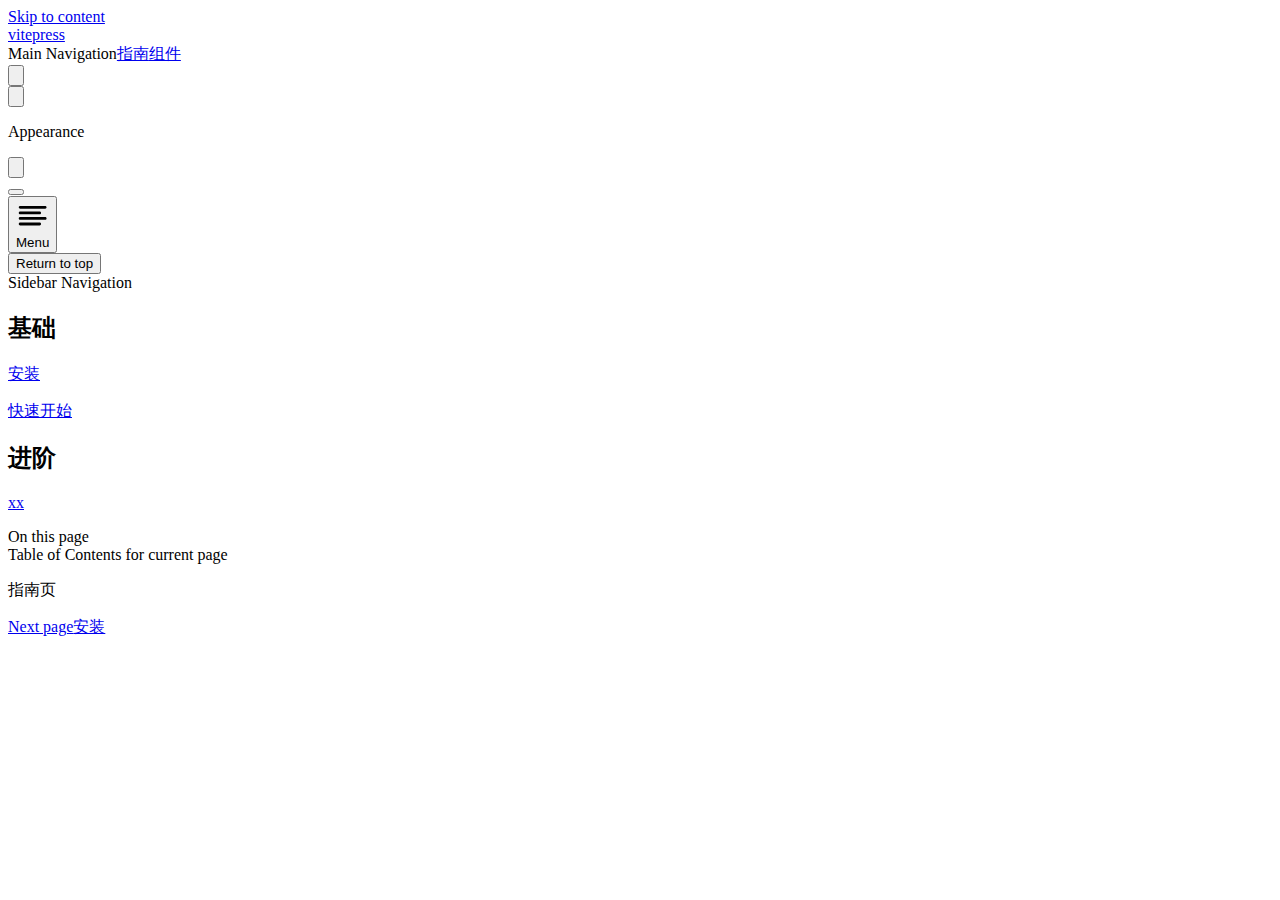
==== commit 41356b6c: "修复baseUrl配置." ====
--- a/guide/index.html
+++ b/guide/index.html
@@ -6,19 +6,19 @@
     <title>VitePress</title>
     <meta name="description" content="A VitePress site">
     <meta name="generator" content="VitePress v1.0.0-rc.36">
-    <link rel="preload stylesheet" href="/assets/style.hWZybF4L.css" as="style">
+    <link rel="preload stylesheet" href="/MingUI/assets/style.CNL1wBx2.css" as="style">
     
-    <script type="module" src="/assets/app.F0eSdmWq.js"></script>
-    <link rel="preload" href="/assets/inter-roman-latin.bvIUbFQP.woff2" as="font" type="font/woff2" crossorigin="">
-    <link rel="modulepreload" href="/assets/chunks/framework.l4cmPSNl.js">
-    <link rel="modulepreload" href="/assets/chunks/theme.NUdiMW4B.js">
-    <link rel="modulepreload" href="/assets/guide_index.md.GyafXbWN.lean.js">
+    <script type="module" src="/MingUI/assets/app.pv1jtD4h.js"></script>
+    <link rel="preload" href="/MingUI/assets/inter-roman-latin.bvIUbFQP.woff2" as="font" type="font/woff2" crossorigin="">
+    <link rel="modulepreload" href="/MingUI/assets/chunks/framework._Y9j0IUw.js">
+    <link rel="modulepreload" href="/MingUI/assets/chunks/theme.BHxb1Vjb.js">
+    <link rel="modulepreload" href="/MingUI/assets/guide_index.md.Znc8FpU0.lean.js">
     <script id="check-dark-mode">(()=>{const e=localStorage.getItem("vitepress-theme-appearance")||"auto",a=window.matchMedia("(prefers-color-scheme: dark)").matches;(!e||e==="auto"?a:e==="dark")&&document.documentElement.classList.add("dark")})();</script>
     <script id="check-mac-os">document.documentElement.classList.toggle("mac",/Mac|iPhone|iPod|iPad/i.test(navigator.platform));</script>
   </head>
   <body>
-    <div id="app"><div class="Layout" data-v-60538252><!--[--><!--]--><!--[--><span tabindex="-1" data-v-1ddff09c></span><a href="#VPContent" class="VPSkipLink visually-hidden" data-v-1ddff09c> Skip to content </a><!--]--><!----><header class="VPNav" data-v-60538252 data-v-aede9129><div class="VPNavBar has-sidebar" data-v-aede9129 data-v-cf3c6908><div class="wrapper" data-v-cf3c6908><div class="container" data-v-cf3c6908><div class="title" data-v-cf3c6908><div class="VPNavBarTitle has-sidebar" data-v-cf3c6908 data-v-fe861264><a class="title" href="/" data-v-fe861264><!--[--><!--]--><!----><!--[-->vitepress<!--]--><!--[--><!--]--></a></div></div><div class="content" data-v-cf3c6908><div class="content-body" data-v-cf3c6908><!--[--><!--]--><div class="VPNavBarSearch search" data-v-cf3c6908><!----></div><nav aria-labelledby="main-nav-aria-label" class="VPNavBarMenu menu" data-v-cf3c6908 data-v-c85df8c5><span id="main-nav-aria-label" class="visually-hidden" data-v-c85df8c5>Main Navigation</span><!--[--><!--[--><a class="VPLink link VPNavBarMenuLink active" href="/guide/" tabindex="0" data-v-c85df8c5 data-v-368a78e9><!--[--><span data-v-368a78e9>指南</span><!--]--></a><!--]--><!--[--><a class="VPLink link VPNavBarMenuLink" href="/components/button/" tabindex="0" data-v-c85df8c5 data-v-368a78e9><!--[--><span data-v-368a78e9>组件</span><!--]--></a><!--]--><!--]--></nav><!----><div class="VPNavBarAppearance appearance" data-v-cf3c6908 data-v-f1e09cdf><button class="VPSwitch VPSwitchAppearance" type="button" role="switch" title="Switch to dark theme" aria-checked="false" data-v-f1e09cdf data-v-3e2c24b0 data-v-1e33d6c7><span class="check" data-v-1e33d6c7><span class="icon" data-v-1e33d6c7><!--[--><svg xmlns="http://www.w3.org/2000/svg" aria-hidden="true" focusable="false" viewbox="0 0 24 24" class="sun" data-v-3e2c24b0><path d="M12,18c-3.3,0-6-2.7-6-6s2.7-6,6-6s6,2.7,6,6S15.3,18,12,18zM12,8c-2.2,0-4,1.8-4,4c0,2.2,1.8,4,4,4c2.2,0,4-1.8,4-4C16,9.8,14.2,8,12,8z"></path><path d="M12,4c-0.6,0-1-0.4-1-1V1c0-0.6,0.4-1,1-1s1,0.4,1,1v2C13,3.6,12.6,4,12,4z"></path><path d="M12,24c-0.6,0-1-0.4-1-1v-2c0-0.6,0.4-1,1-1s1,0.4,1,1v2C13,23.6,12.6,24,12,24z"></path><path d="M5.6,6.6c-0.3,0-0.5-0.1-0.7-0.3L3.5,4.9c-0.4-0.4-0.4-1,0-1.4s1-0.4,1.4,0l1.4,1.4c0.4,0.4,0.4,1,0,1.4C6.2,6.5,5.9,6.6,5.6,6.6z"></path><path d="M19.8,20.8c-0.3,0-0.5-0.1-0.7-0.3l-1.4-1.4c-0.4-0.4-0.4-1,0-1.4s1-0.4,1.4,0l1.4,1.4c0.4,0.4,0.4,1,0,1.4C20.3,20.7,20,20.8,19.8,20.8z"></path><path d="M3,13H1c-0.6,0-1-0.4-1-1s0.4-1,1-1h2c0.6,0,1,0.4,1,1S3.6,13,3,13z"></path><path d="M23,13h-2c-0.6,0-1-0.4-1-1s0.4-1,1-1h2c0.6,0,1,0.4,1,1S23.6,13,23,13z"></path><path d="M4.2,20.8c-0.3,0-0.5-0.1-0.7-0.3c-0.4-0.4-0.4-1,0-1.4l1.4-1.4c0.4-0.4,1-0.4,1.4,0s0.4,1,0,1.4l-1.4,1.4C4.7,20.7,4.5,20.8,4.2,20.8z"></path><path d="M18.4,6.6c-0.3,0-0.5-0.1-0.7-0.3c-0.4-0.4-0.4-1,0-1.4l1.4-1.4c0.4-0.4,1-0.4,1.4,0s0.4,1,0,1.4l-1.4,1.4C18.9,6.5,18.6,6.6,18.4,6.6z"></path></svg><svg xmlns="http://www.w3.org/2000/svg" aria-hidden="true" focusable="false" viewbox="0 0 24 24" class="moon" data-v-3e2c24b0><path d="M12.1,22c-0.3,0-0.6,0-0.9,0c-5.5-0.5-9.5-5.4-9-10.9c0.4-4.8,4.2-8.6,9-9c0.4,0,0.8,0.2,1,0.5c0.2,0.3,0.2,0.8-0.1,1.1c-2,2.7-1.4,6.4,1.3,8.4c2.1,1.6,5,1.6,7.1,0c0.3-0.2,0.7-0.3,1.1-0.1c0.3,0.2,0.5,0.6,0.5,1c-0.2,2.7-1.5,5.1-3.6,6.8C16.6,21.2,14.4,22,12.1,22zM9.3,4.4c-2.9,1-5,3.6-5.2,6.8c-0.4,4.4,2.8,8.3,7.2,8.7c2.1,0.2,4.2-0.4,5.8-1.8c1.1-0.9,1.9-2.1,2.4-3.4c-2.5,0.9-5.3,0.5-7.5-1.1C9.2,11.4,8.1,7.7,9.3,4.4z"></path></svg><!--]--></span></span></button></div><!----><div class="VPFlyout VPNavBarExtra extra" data-v-cf3c6908 data-v-a499359a data-v-6f41973d><button type="button" class="button" aria-haspopup="true" aria-expanded="false" aria-label="extra navigation" data-v-6f41973d><svg xmlns="http://www.w3.org/2000/svg" aria-hidden="true" focusable="false" viewbox="0 0 24 24" class="icon" data-v-6f41973d><circle cx="12" cy="12" r="2"></circle><circle cx="19" cy="12" r="2"></circle><circle cx="5" cy="12" r="2"></circle></svg></button><div class="menu" data-v-6f41973d><div class="VPMenu" data-v-6f41973d data-v-d94dc508><!----><!--[--><!--[--><!----><div class="group" data-v-a499359a><div class="item appearance" data-v-a499359a><p class="label" data-v-a499359a>Appearance</p><div class="appearance-action" data-v-a499359a><button class="VPSwitch VPSwitchAppearance" type="button" role="switch" title="Switch to dark theme" aria-checked="false" data-v-a499359a data-v-3e2c24b0 data-v-1e33d6c7><span class="check" data-v-1e33d6c7><span class="icon" data-v-1e33d6c7><!--[--><svg xmlns="http://www.w3.org/2000/svg" aria-hidden="true" focusable="false" viewbox="0 0 24 24" class="sun" data-v-3e2c24b0><path d="M12,18c-3.3,0-6-2.7-6-6s2.7-6,6-6s6,2.7,6,6S15.3,18,12,18zM12,8c-2.2,0-4,1.8-4,4c0,2.2,1.8,4,4,4c2.2,0,4-1.8,4-4C16,9.8,14.2,8,12,8z"></path><path d="M12,4c-0.6,0-1-0.4-1-1V1c0-0.6,0.4-1,1-1s1,0.4,1,1v2C13,3.6,12.6,4,12,4z"></path><path d="M12,24c-0.6,0-1-0.4-1-1v-2c0-0.6,0.4-1,1-1s1,0.4,1,1v2C13,23.6,12.6,24,12,24z"></path><path d="M5.6,6.6c-0.3,0-0.5-0.1-0.7-0.3L3.5,4.9c-0.4-0.4-0.4-1,0-1.4s1-0.4,1.4,0l1.4,1.4c0.4,0.4,0.4,1,0,1.4C6.2,6.5,5.9,6.6,5.6,6.6z"></path><path d="M19.8,20.8c-0.3,0-0.5-0.1-0.7-0.3l-1.4-1.4c-0.4-0.4-0.4-1,0-1.4s1-0.4,1.4,0l1.4,1.4c0.4,0.4,0.4,1,0,1.4C20.3,20.7,20,20.8,19.8,20.8z"></path><path d="M3,13H1c-0.6,0-1-0.4-1-1s0.4-1,1-1h2c0.6,0,1,0.4,1,1S3.6,13,3,13z"></path><path d="M23,13h-2c-0.6,0-1-0.4-1-1s0.4-1,1-1h2c0.6,0,1,0.4,1,1S23.6,13,23,13z"></path><path d="M4.2,20.8c-0.3,0-0.5-0.1-0.7-0.3c-0.4-0.4-0.4-1,0-1.4l1.4-1.4c0.4-0.4,1-0.4,1.4,0s0.4,1,0,1.4l-1.4,1.4C4.7,20.7,4.5,20.8,4.2,20.8z"></path><path d="M18.4,6.6c-0.3,0-0.5-0.1-0.7-0.3c-0.4-0.4-0.4-1,0-1.4l1.4-1.4c0.4-0.4,1-0.4,1.4,0s0.4,1,0,1.4l-1.4,1.4C18.9,6.5,18.6,6.6,18.4,6.6z"></path></svg><svg xmlns="http://www.w3.org/2000/svg" aria-hidden="true" focusable="false" viewbox="0 0 24 24" class="moon" data-v-3e2c24b0><path d="M12.1,22c-0.3,0-0.6,0-0.9,0c-5.5-0.5-9.5-5.4-9-10.9c0.4-4.8,4.2-8.6,9-9c0.4,0,0.8,0.2,1,0.5c0.2,0.3,0.2,0.8-0.1,1.1c-2,2.7-1.4,6.4,1.3,8.4c2.1,1.6,5,1.6,7.1,0c0.3-0.2,0.7-0.3,1.1-0.1c0.3,0.2,0.5,0.6,0.5,1c-0.2,2.7-1.5,5.1-3.6,6.8C16.6,21.2,14.4,22,12.1,22zM9.3,4.4c-2.9,1-5,3.6-5.2,6.8c-0.4,4.4,2.8,8.3,7.2,8.7c2.1,0.2,4.2-0.4,5.8-1.8c1.1-0.9,1.9-2.1,2.4-3.4c-2.5,0.9-5.3,0.5-7.5-1.1C9.2,11.4,8.1,7.7,9.3,4.4z"></path></svg><!--]--></span></span></button></div></div></div><!----><!--]--><!--]--></div></div></div><!--[--><!--]--><button type="button" class="VPNavBarHamburger hamburger" aria-label="mobile navigation" aria-expanded="false" aria-controls="VPNavScreen" data-v-cf3c6908 data-v-0c2907a5><span class="container" data-v-0c2907a5><span class="top" data-v-0c2907a5></span><span class="middle" data-v-0c2907a5></span><span class="bottom" data-v-0c2907a5></span></span></button></div></div></div></div><div class="divider" data-v-cf3c6908><div class="divider-line" data-v-cf3c6908></div></div></div><!----></header><div class="VPLocalNav has-sidebar empty" data-v-60538252 data-v-b6fcac50><div class="container" data-v-b6fcac50><button class="menu" aria-expanded="false" aria-controls="VPSidebarNav" data-v-b6fcac50><svg xmlns="http://www.w3.org/2000/svg" aria-hidden="true" focusable="false" viewbox="0 0 24 24" class="menu-icon" data-v-b6fcac50><path d="M17,11H3c-0.6,0-1-0.4-1-1s0.4-1,1-1h14c0.6,0,1,0.4,1,1S17.6,11,17,11z"></path><path d="M21,7H3C2.4,7,2,6.6,2,6s0.4-1,1-1h18c0.6,0,1,0.4,1,1S21.6,7,21,7z"></path><path d="M21,15H3c-0.6,0-1-0.4-1-1s0.4-1,1-1h18c0.6,0,1,0.4,1,1S21.6,15,21,15z"></path><path d="M17,19H3c-0.6,0-1-0.4-1-1s0.4-1,1-1h14c0.6,0,1,0.4,1,1S17.6,19,17,19z"></path></svg><span class="menu-text" data-v-b6fcac50>Menu</span></button><div class="VPLocalNavOutlineDropdown" style="--vp-vh:0px;" data-v-b6fcac50 data-v-ce578949><button data-v-ce578949>Return to top</button><!----></div></div></div><aside class="VPSidebar" data-v-60538252 data-v-af84b9a7><div class="curtain" data-v-af84b9a7></div><nav class="nav" id="VPSidebarNav" aria-labelledby="sidebar-aria-label" tabindex="-1" data-v-af84b9a7><span class="visually-hidden" id="sidebar-aria-label" data-v-af84b9a7> Sidebar Navigation </span><!--[--><!--]--><!--[--><div class="group" data-v-af84b9a7><section class="VPSidebarItem level-0" data-v-af84b9a7 data-v-f0faf198><div class="item" role="button" tabindex="0" data-v-f0faf198><div class="indicator" data-v-f0faf198></div><h2 class="text" data-v-f0faf198>基础</h2><!----></div><div class="items" data-v-f0faf198><!--[--><div class="VPSidebarItem level-1 is-link" data-v-f0faf198 data-v-f0faf198><div class="item" data-v-f0faf198><div class="indicator" data-v-f0faf198></div><a class="VPLink link link" href="/guide/installation.html" data-v-f0faf198><!--[--><p class="text" data-v-f0faf198>安装</p><!--]--></a><!----></div><!----></div><div class="VPSidebarItem level-1 is-link" data-v-f0faf198 data-v-f0faf198><div class="item" data-v-f0faf198><div class="indicator" data-v-f0faf198></div><a class="VPLink link link" href="/guide/quickstart.html" data-v-f0faf198><!--[--><p class="text" data-v-f0faf198>快速开始</p><!--]--></a><!----></div><!----></div><!--]--></div></section></div><div class="group" data-v-af84b9a7><section class="VPSidebarItem level-0" data-v-af84b9a7 data-v-f0faf198><div class="item" role="button" tabindex="0" data-v-f0faf198><div class="indicator" data-v-f0faf198></div><h2 class="text" data-v-f0faf198>进阶</h2><!----></div><div class="items" data-v-f0faf198><!--[--><div class="VPSidebarItem level-1 is-link" data-v-f0faf198 data-v-f0faf198><div class="item" data-v-f0faf198><div class="indicator" data-v-f0faf198></div><a class="VPLink link link" href="/xx.html" data-v-f0faf198><!--[--><p class="text" data-v-f0faf198>xx</p><!--]--></a><!----></div><!----></div><!--]--></div></section></div><!--]--><!--[--><!--]--></nav></aside><div class="VPContent has-sidebar" id="VPContent" data-v-60538252 data-v-9f8f0944><div class="VPDoc has-sidebar has-aside" data-v-9f8f0944 data-v-d4bedd96><!--[--><!--]--><div class="container" data-v-d4bedd96><div class="aside" data-v-d4bedd96><div class="aside-curtain" data-v-d4bedd96></div><div class="aside-container" data-v-d4bedd96><div class="aside-content" data-v-d4bedd96><div class="VPDocAside" data-v-d4bedd96 data-v-e0fd83f3><!--[--><!--]--><!--[--><!--]--><div class="VPDocAsideOutline" role="navigation" data-v-e0fd83f3 data-v-433f2b4b><div class="content" data-v-433f2b4b><div class="outline-marker" data-v-433f2b4b></div><div class="outline-title" role="heading" aria-level="2" data-v-433f2b4b>On this page</div><nav aria-labelledby="doc-outline-aria-label" data-v-433f2b4b><span class="visually-hidden" id="doc-outline-aria-label" data-v-433f2b4b> Table of Contents for current page </span><ul class="VPDocOutlineItem root" data-v-433f2b4b data-v-0a18f1b4><!--[--><!--]--></ul></nav></div></div><!--[--><!--]--><div class="spacer" data-v-e0fd83f3></div><!--[--><!--]--><!----><!--[--><!--]--><!--[--><!--]--></div></div></div></div><div class="content" data-v-d4bedd96><div class="content-container" data-v-d4bedd96><!--[--><!--]--><main class="main" data-v-d4bedd96><div style="position:relative;" class="vp-doc _guide_" data-v-d4bedd96><div><p>指南页</p></div></div></main><footer class="VPDocFooter" data-v-d4bedd96 data-v-fb1be056><!--[--><!--]--><!----><nav class="prev-next" data-v-fb1be056><div class="pager" data-v-fb1be056><!----></div><div class="pager" data-v-fb1be056><a class="VPLink link pager-link next" href="/guide/installation.html" data-v-fb1be056><!--[--><span class="desc" data-v-fb1be056>Next page</span><span class="title" data-v-fb1be056>安装</span><!--]--></a></div></nav></footer><!--[--><!--]--></div></div></div><!--[--><!--]--></div></div><!----><!--[--><!--]--></div></div>
-    <script>window.__VP_HASH_MAP__=JSON.parse("{\"components_button_index.md\":\"5Ateg0Kk\",\"guide_index.md\":\"GyafXbWN\",\"index.md\":\"2MiTJT1P\"}");window.__VP_SITE_DATA__=JSON.parse("{\"lang\":\"en-US\",\"dir\":\"ltr\",\"title\":\"VitePress\",\"description\":\"A VitePress site\",\"base\":\"/\",\"head\":[],\"router\":{\"prefetchLinks\":true},\"appearance\":true,\"themeConfig\":{\"siteTitle\":\"vitepress\",\"nav\":[{\"text\":\"指南\",\"link\":\"/guide/\"},{\"text\":\"组件\",\"link\":\"/components/button/\"}],\"sidebar\":{\"/guide/\":[{\"text\":\"基础\",\"items\":[{\"text\":\"安装\",\"link\":\"/guide/installation\"},{\"text\":\"快速开始\",\"link\":\"/guide/quickstart\"}]},{\"text\":\"进阶\",\"items\":[{\"text\":\"xx\",\"link\":\"/xx\"}]}],\"/components/\":[{\"text\":\"基础组件\",\"items\":[{\"text\":\"Button\",\"link\":\"/components/button/\"}]}]}},\"locales\":{},\"scrollOffset\":134,\"cleanUrls\":false}");</script>
+    <div id="app"><div class="Layout" data-v-60538252><!--[--><!--]--><!--[--><span tabindex="-1" data-v-1ddff09c></span><a href="#VPContent" class="VPSkipLink visually-hidden" data-v-1ddff09c> Skip to content </a><!--]--><!----><header class="VPNav" data-v-60538252 data-v-aede9129><div class="VPNavBar has-sidebar" data-v-aede9129 data-v-cf3c6908><div class="wrapper" data-v-cf3c6908><div class="container" data-v-cf3c6908><div class="title" data-v-cf3c6908><div class="VPNavBarTitle has-sidebar" data-v-cf3c6908 data-v-fe861264><a class="title" href="/MingUI/" data-v-fe861264><!--[--><!--]--><!----><!--[-->vitepress<!--]--><!--[--><!--]--></a></div></div><div class="content" data-v-cf3c6908><div class="content-body" data-v-cf3c6908><!--[--><!--]--><div class="VPNavBarSearch search" data-v-cf3c6908><!----></div><nav aria-labelledby="main-nav-aria-label" class="VPNavBarMenu menu" data-v-cf3c6908 data-v-c85df8c5><span id="main-nav-aria-label" class="visually-hidden" data-v-c85df8c5>Main Navigation</span><!--[--><!--[--><a class="VPLink link VPNavBarMenuLink active" href="/MingUI/guide/" tabindex="0" data-v-c85df8c5 data-v-368a78e9><!--[--><span data-v-368a78e9>指南</span><!--]--></a><!--]--><!--[--><a class="VPLink link VPNavBarMenuLink" href="/MingUI/components/button/" tabindex="0" data-v-c85df8c5 data-v-368a78e9><!--[--><span data-v-368a78e9>组件</span><!--]--></a><!--]--><!--]--></nav><!----><div class="VPNavBarAppearance appearance" data-v-cf3c6908 data-v-f1e09cdf><button class="VPSwitch VPSwitchAppearance" type="button" role="switch" title="Switch to dark theme" aria-checked="false" data-v-f1e09cdf data-v-3e2c24b0 data-v-1e33d6c7><span class="check" data-v-1e33d6c7><span class="icon" data-v-1e33d6c7><!--[--><svg xmlns="http://www.w3.org/2000/svg" aria-hidden="true" focusable="false" viewbox="0 0 24 24" class="sun" data-v-3e2c24b0><path d="M12,18c-3.3,0-6-2.7-6-6s2.7-6,6-6s6,2.7,6,6S15.3,18,12,18zM12,8c-2.2,0-4,1.8-4,4c0,2.2,1.8,4,4,4c2.2,0,4-1.8,4-4C16,9.8,14.2,8,12,8z"></path><path d="M12,4c-0.6,0-1-0.4-1-1V1c0-0.6,0.4-1,1-1s1,0.4,1,1v2C13,3.6,12.6,4,12,4z"></path><path d="M12,24c-0.6,0-1-0.4-1-1v-2c0-0.6,0.4-1,1-1s1,0.4,1,1v2C13,23.6,12.6,24,12,24z"></path><path d="M5.6,6.6c-0.3,0-0.5-0.1-0.7-0.3L3.5,4.9c-0.4-0.4-0.4-1,0-1.4s1-0.4,1.4,0l1.4,1.4c0.4,0.4,0.4,1,0,1.4C6.2,6.5,5.9,6.6,5.6,6.6z"></path><path d="M19.8,20.8c-0.3,0-0.5-0.1-0.7-0.3l-1.4-1.4c-0.4-0.4-0.4-1,0-1.4s1-0.4,1.4,0l1.4,1.4c0.4,0.4,0.4,1,0,1.4C20.3,20.7,20,20.8,19.8,20.8z"></path><path d="M3,13H1c-0.6,0-1-0.4-1-1s0.4-1,1-1h2c0.6,0,1,0.4,1,1S3.6,13,3,13z"></path><path d="M23,13h-2c-0.6,0-1-0.4-1-1s0.4-1,1-1h2c0.6,0,1,0.4,1,1S23.6,13,23,13z"></path><path d="M4.2,20.8c-0.3,0-0.5-0.1-0.7-0.3c-0.4-0.4-0.4-1,0-1.4l1.4-1.4c0.4-0.4,1-0.4,1.4,0s0.4,1,0,1.4l-1.4,1.4C4.7,20.7,4.5,20.8,4.2,20.8z"></path><path d="M18.4,6.6c-0.3,0-0.5-0.1-0.7-0.3c-0.4-0.4-0.4-1,0-1.4l1.4-1.4c0.4-0.4,1-0.4,1.4,0s0.4,1,0,1.4l-1.4,1.4C18.9,6.5,18.6,6.6,18.4,6.6z"></path></svg><svg xmlns="http://www.w3.org/2000/svg" aria-hidden="true" focusable="false" viewbox="0 0 24 24" class="moon" data-v-3e2c24b0><path d="M12.1,22c-0.3,0-0.6,0-0.9,0c-5.5-0.5-9.5-5.4-9-10.9c0.4-4.8,4.2-8.6,9-9c0.4,0,0.8,0.2,1,0.5c0.2,0.3,0.2,0.8-0.1,1.1c-2,2.7-1.4,6.4,1.3,8.4c2.1,1.6,5,1.6,7.1,0c0.3-0.2,0.7-0.3,1.1-0.1c0.3,0.2,0.5,0.6,0.5,1c-0.2,2.7-1.5,5.1-3.6,6.8C16.6,21.2,14.4,22,12.1,22zM9.3,4.4c-2.9,1-5,3.6-5.2,6.8c-0.4,4.4,2.8,8.3,7.2,8.7c2.1,0.2,4.2-0.4,5.8-1.8c1.1-0.9,1.9-2.1,2.4-3.4c-2.5,0.9-5.3,0.5-7.5-1.1C9.2,11.4,8.1,7.7,9.3,4.4z"></path></svg><!--]--></span></span></button></div><!----><div class="VPFlyout VPNavBarExtra extra" data-v-cf3c6908 data-v-a499359a data-v-6f41973d><button type="button" class="button" aria-haspopup="true" aria-expanded="false" aria-label="extra navigation" data-v-6f41973d><svg xmlns="http://www.w3.org/2000/svg" aria-hidden="true" focusable="false" viewbox="0 0 24 24" class="icon" data-v-6f41973d><circle cx="12" cy="12" r="2"></circle><circle cx="19" cy="12" r="2"></circle><circle cx="5" cy="12" r="2"></circle></svg></button><div class="menu" data-v-6f41973d><div class="VPMenu" data-v-6f41973d data-v-d94dc508><!----><!--[--><!--[--><!----><div class="group" data-v-a499359a><div class="item appearance" data-v-a499359a><p class="label" data-v-a499359a>Appearance</p><div class="appearance-action" data-v-a499359a><button class="VPSwitch VPSwitchAppearance" type="button" role="switch" title="Switch to dark theme" aria-checked="false" data-v-a499359a data-v-3e2c24b0 data-v-1e33d6c7><span class="check" data-v-1e33d6c7><span class="icon" data-v-1e33d6c7><!--[--><svg xmlns="http://www.w3.org/2000/svg" aria-hidden="true" focusable="false" viewbox="0 0 24 24" class="sun" data-v-3e2c24b0><path d="M12,18c-3.3,0-6-2.7-6-6s2.7-6,6-6s6,2.7,6,6S15.3,18,12,18zM12,8c-2.2,0-4,1.8-4,4c0,2.2,1.8,4,4,4c2.2,0,4-1.8,4-4C16,9.8,14.2,8,12,8z"></path><path d="M12,4c-0.6,0-1-0.4-1-1V1c0-0.6,0.4-1,1-1s1,0.4,1,1v2C13,3.6,12.6,4,12,4z"></path><path d="M12,24c-0.6,0-1-0.4-1-1v-2c0-0.6,0.4-1,1-1s1,0.4,1,1v2C13,23.6,12.6,24,12,24z"></path><path d="M5.6,6.6c-0.3,0-0.5-0.1-0.7-0.3L3.5,4.9c-0.4-0.4-0.4-1,0-1.4s1-0.4,1.4,0l1.4,1.4c0.4,0.4,0.4,1,0,1.4C6.2,6.5,5.9,6.6,5.6,6.6z"></path><path d="M19.8,20.8c-0.3,0-0.5-0.1-0.7-0.3l-1.4-1.4c-0.4-0.4-0.4-1,0-1.4s1-0.4,1.4,0l1.4,1.4c0.4,0.4,0.4,1,0,1.4C20.3,20.7,20,20.8,19.8,20.8z"></path><path d="M3,13H1c-0.6,0-1-0.4-1-1s0.4-1,1-1h2c0.6,0,1,0.4,1,1S3.6,13,3,13z"></path><path d="M23,13h-2c-0.6,0-1-0.4-1-1s0.4-1,1-1h2c0.6,0,1,0.4,1,1S23.6,13,23,13z"></path><path d="M4.2,20.8c-0.3,0-0.5-0.1-0.7-0.3c-0.4-0.4-0.4-1,0-1.4l1.4-1.4c0.4-0.4,1-0.4,1.4,0s0.4,1,0,1.4l-1.4,1.4C4.7,20.7,4.5,20.8,4.2,20.8z"></path><path d="M18.4,6.6c-0.3,0-0.5-0.1-0.7-0.3c-0.4-0.4-0.4-1,0-1.4l1.4-1.4c0.4-0.4,1-0.4,1.4,0s0.4,1,0,1.4l-1.4,1.4C18.9,6.5,18.6,6.6,18.4,6.6z"></path></svg><svg xmlns="http://www.w3.org/2000/svg" aria-hidden="true" focusable="false" viewbox="0 0 24 24" class="moon" data-v-3e2c24b0><path d="M12.1,22c-0.3,0-0.6,0-0.9,0c-5.5-0.5-9.5-5.4-9-10.9c0.4-4.8,4.2-8.6,9-9c0.4,0,0.8,0.2,1,0.5c0.2,0.3,0.2,0.8-0.1,1.1c-2,2.7-1.4,6.4,1.3,8.4c2.1,1.6,5,1.6,7.1,0c0.3-0.2,0.7-0.3,1.1-0.1c0.3,0.2,0.5,0.6,0.5,1c-0.2,2.7-1.5,5.1-3.6,6.8C16.6,21.2,14.4,22,12.1,22zM9.3,4.4c-2.9,1-5,3.6-5.2,6.8c-0.4,4.4,2.8,8.3,7.2,8.7c2.1,0.2,4.2-0.4,5.8-1.8c1.1-0.9,1.9-2.1,2.4-3.4c-2.5,0.9-5.3,0.5-7.5-1.1C9.2,11.4,8.1,7.7,9.3,4.4z"></path></svg><!--]--></span></span></button></div></div></div><!----><!--]--><!--]--></div></div></div><!--[--><!--]--><button type="button" class="VPNavBarHamburger hamburger" aria-label="mobile navigation" aria-expanded="false" aria-controls="VPNavScreen" data-v-cf3c6908 data-v-0c2907a5><span class="container" data-v-0c2907a5><span class="top" data-v-0c2907a5></span><span class="middle" data-v-0c2907a5></span><span class="bottom" data-v-0c2907a5></span></span></button></div></div></div></div><div class="divider" data-v-cf3c6908><div class="divider-line" data-v-cf3c6908></div></div></div><!----></header><div class="VPLocalNav has-sidebar empty" data-v-60538252 data-v-b6fcac50><div class="container" data-v-b6fcac50><button class="menu" aria-expanded="false" aria-controls="VPSidebarNav" data-v-b6fcac50><svg xmlns="http://www.w3.org/2000/svg" aria-hidden="true" focusable="false" viewbox="0 0 24 24" class="menu-icon" data-v-b6fcac50><path d="M17,11H3c-0.6,0-1-0.4-1-1s0.4-1,1-1h14c0.6,0,1,0.4,1,1S17.6,11,17,11z"></path><path d="M21,7H3C2.4,7,2,6.6,2,6s0.4-1,1-1h18c0.6,0,1,0.4,1,1S21.6,7,21,7z"></path><path d="M21,15H3c-0.6,0-1-0.4-1-1s0.4-1,1-1h18c0.6,0,1,0.4,1,1S21.6,15,21,15z"></path><path d="M17,19H3c-0.6,0-1-0.4-1-1s0.4-1,1-1h14c0.6,0,1,0.4,1,1S17.6,19,17,19z"></path></svg><span class="menu-text" data-v-b6fcac50>Menu</span></button><div class="VPLocalNavOutlineDropdown" style="--vp-vh:0px;" data-v-b6fcac50 data-v-ce578949><button data-v-ce578949>Return to top</button><!----></div></div></div><aside class="VPSidebar" data-v-60538252 data-v-af84b9a7><div class="curtain" data-v-af84b9a7></div><nav class="nav" id="VPSidebarNav" aria-labelledby="sidebar-aria-label" tabindex="-1" data-v-af84b9a7><span class="visually-hidden" id="sidebar-aria-label" data-v-af84b9a7> Sidebar Navigation </span><!--[--><!--]--><!--[--><div class="group" data-v-af84b9a7><section class="VPSidebarItem level-0" data-v-af84b9a7 data-v-f0faf198><div class="item" role="button" tabindex="0" data-v-f0faf198><div class="indicator" data-v-f0faf198></div><h2 class="text" data-v-f0faf198>基础</h2><!----></div><div class="items" data-v-f0faf198><!--[--><div class="VPSidebarItem level-1 is-link" data-v-f0faf198 data-v-f0faf198><div class="item" data-v-f0faf198><div class="indicator" data-v-f0faf198></div><a class="VPLink link link" href="/MingUI/guide/installation.html" data-v-f0faf198><!--[--><p class="text" data-v-f0faf198>安装</p><!--]--></a><!----></div><!----></div><div class="VPSidebarItem level-1 is-link" data-v-f0faf198 data-v-f0faf198><div class="item" data-v-f0faf198><div class="indicator" data-v-f0faf198></div><a class="VPLink link link" href="/MingUI/guide/quickstart.html" data-v-f0faf198><!--[--><p class="text" data-v-f0faf198>快速开始</p><!--]--></a><!----></div><!----></div><!--]--></div></section></div><div class="group" data-v-af84b9a7><section class="VPSidebarItem level-0" data-v-af84b9a7 data-v-f0faf198><div class="item" role="button" tabindex="0" data-v-f0faf198><div class="indicator" data-v-f0faf198></div><h2 class="text" data-v-f0faf198>进阶</h2><!----></div><div class="items" data-v-f0faf198><!--[--><div class="VPSidebarItem level-1 is-link" data-v-f0faf198 data-v-f0faf198><div class="item" data-v-f0faf198><div class="indicator" data-v-f0faf198></div><a class="VPLink link link" href="/MingUI/xx.html" data-v-f0faf198><!--[--><p class="text" data-v-f0faf198>xx</p><!--]--></a><!----></div><!----></div><!--]--></div></section></div><!--]--><!--[--><!--]--></nav></aside><div class="VPContent has-sidebar" id="VPContent" data-v-60538252 data-v-9f8f0944><div class="VPDoc has-sidebar has-aside" data-v-9f8f0944 data-v-d4bedd96><!--[--><!--]--><div class="container" data-v-d4bedd96><div class="aside" data-v-d4bedd96><div class="aside-curtain" data-v-d4bedd96></div><div class="aside-container" data-v-d4bedd96><div class="aside-content" data-v-d4bedd96><div class="VPDocAside" data-v-d4bedd96 data-v-e0fd83f3><!--[--><!--]--><!--[--><!--]--><div class="VPDocAsideOutline" role="navigation" data-v-e0fd83f3 data-v-433f2b4b><div class="content" data-v-433f2b4b><div class="outline-marker" data-v-433f2b4b></div><div class="outline-title" role="heading" aria-level="2" data-v-433f2b4b>On this page</div><nav aria-labelledby="doc-outline-aria-label" data-v-433f2b4b><span class="visually-hidden" id="doc-outline-aria-label" data-v-433f2b4b> Table of Contents for current page </span><ul class="VPDocOutlineItem root" data-v-433f2b4b data-v-0a18f1b4><!--[--><!--]--></ul></nav></div></div><!--[--><!--]--><div class="spacer" data-v-e0fd83f3></div><!--[--><!--]--><!----><!--[--><!--]--><!--[--><!--]--></div></div></div></div><div class="content" data-v-d4bedd96><div class="content-container" data-v-d4bedd96><!--[--><!--]--><main class="main" data-v-d4bedd96><div style="position:relative;" class="vp-doc _MingUI_guide_" data-v-d4bedd96><div><p>指南页</p></div></div></main><footer class="VPDocFooter" data-v-d4bedd96 data-v-fb1be056><!--[--><!--]--><!----><nav class="prev-next" data-v-fb1be056><div class="pager" data-v-fb1be056><!----></div><div class="pager" data-v-fb1be056><a class="VPLink link pager-link next" href="/MingUI/guide/installation.html" data-v-fb1be056><!--[--><span class="desc" data-v-fb1be056>Next page</span><span class="title" data-v-fb1be056>安装</span><!--]--></a></div></nav></footer><!--[--><!--]--></div></div></div><!--[--><!--]--></div></div><!----><!--[--><!--]--></div></div>
+    <script>window.__VP_HASH_MAP__=JSON.parse("{\"guide_index.md\":\"Znc8FpU0\",\"index.md\":\"znbIrlsT\",\"components_button_index.md\":\"z-OmGjR0\"}");window.__VP_SITE_DATA__=JSON.parse("{\"lang\":\"en-US\",\"dir\":\"ltr\",\"title\":\"VitePress\",\"description\":\"A VitePress site\",\"base\":\"/MingUI/\",\"head\":[],\"router\":{\"prefetchLinks\":true},\"appearance\":true,\"themeConfig\":{\"siteTitle\":\"vitepress\",\"nav\":[{\"text\":\"指南\",\"link\":\"/guide/\"},{\"text\":\"组件\",\"link\":\"/components/button/\"}],\"sidebar\":{\"/guide/\":[{\"text\":\"基础\",\"items\":[{\"text\":\"安装\",\"link\":\"/guide/installation\"},{\"text\":\"快速开始\",\"link\":\"/guide/quickstart\"}]},{\"text\":\"进阶\",\"items\":[{\"text\":\"xx\",\"link\":\"/xx\"}]}],\"/components/\":[{\"text\":\"基础组件\",\"items\":[{\"text\":\"Button\",\"link\":\"/components/button/\"}]}]}},\"locales\":{},\"scrollOffset\":134,\"cleanUrls\":false}");</script>
     
   </body>
 </html>